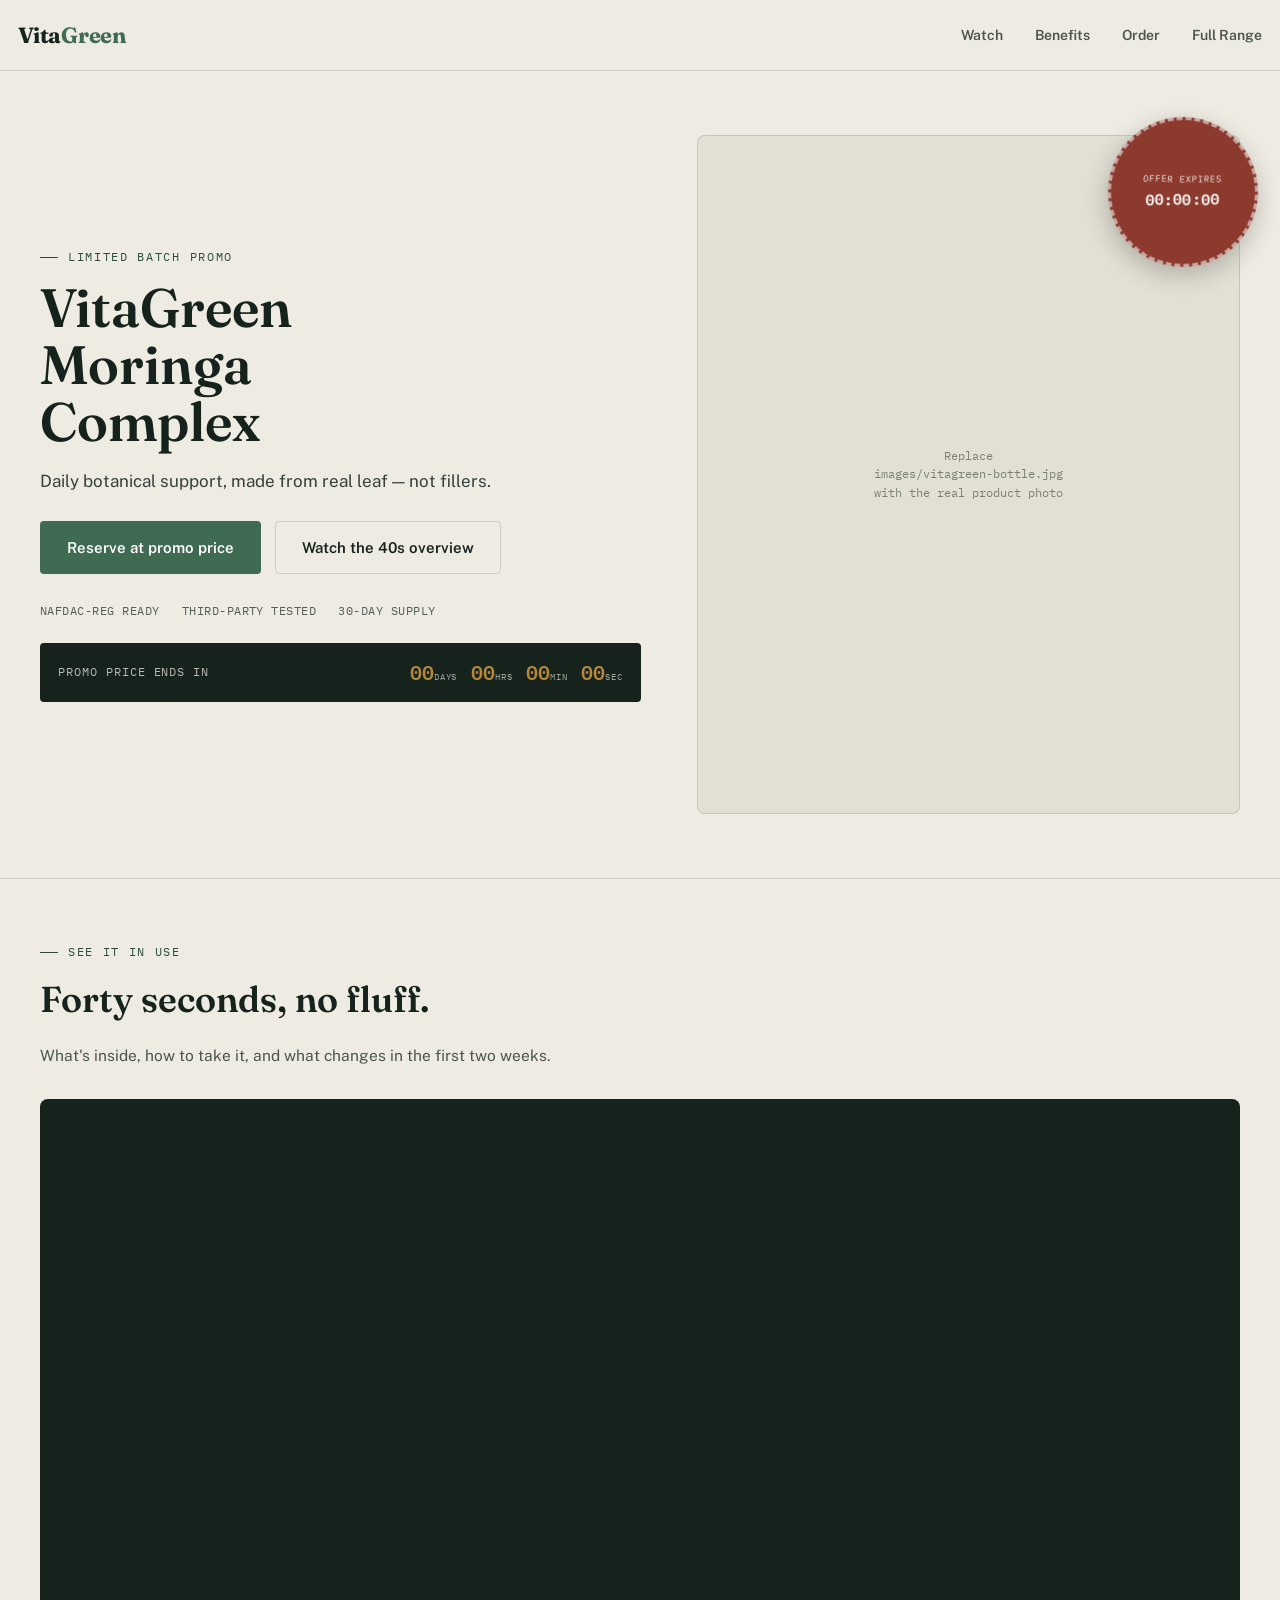
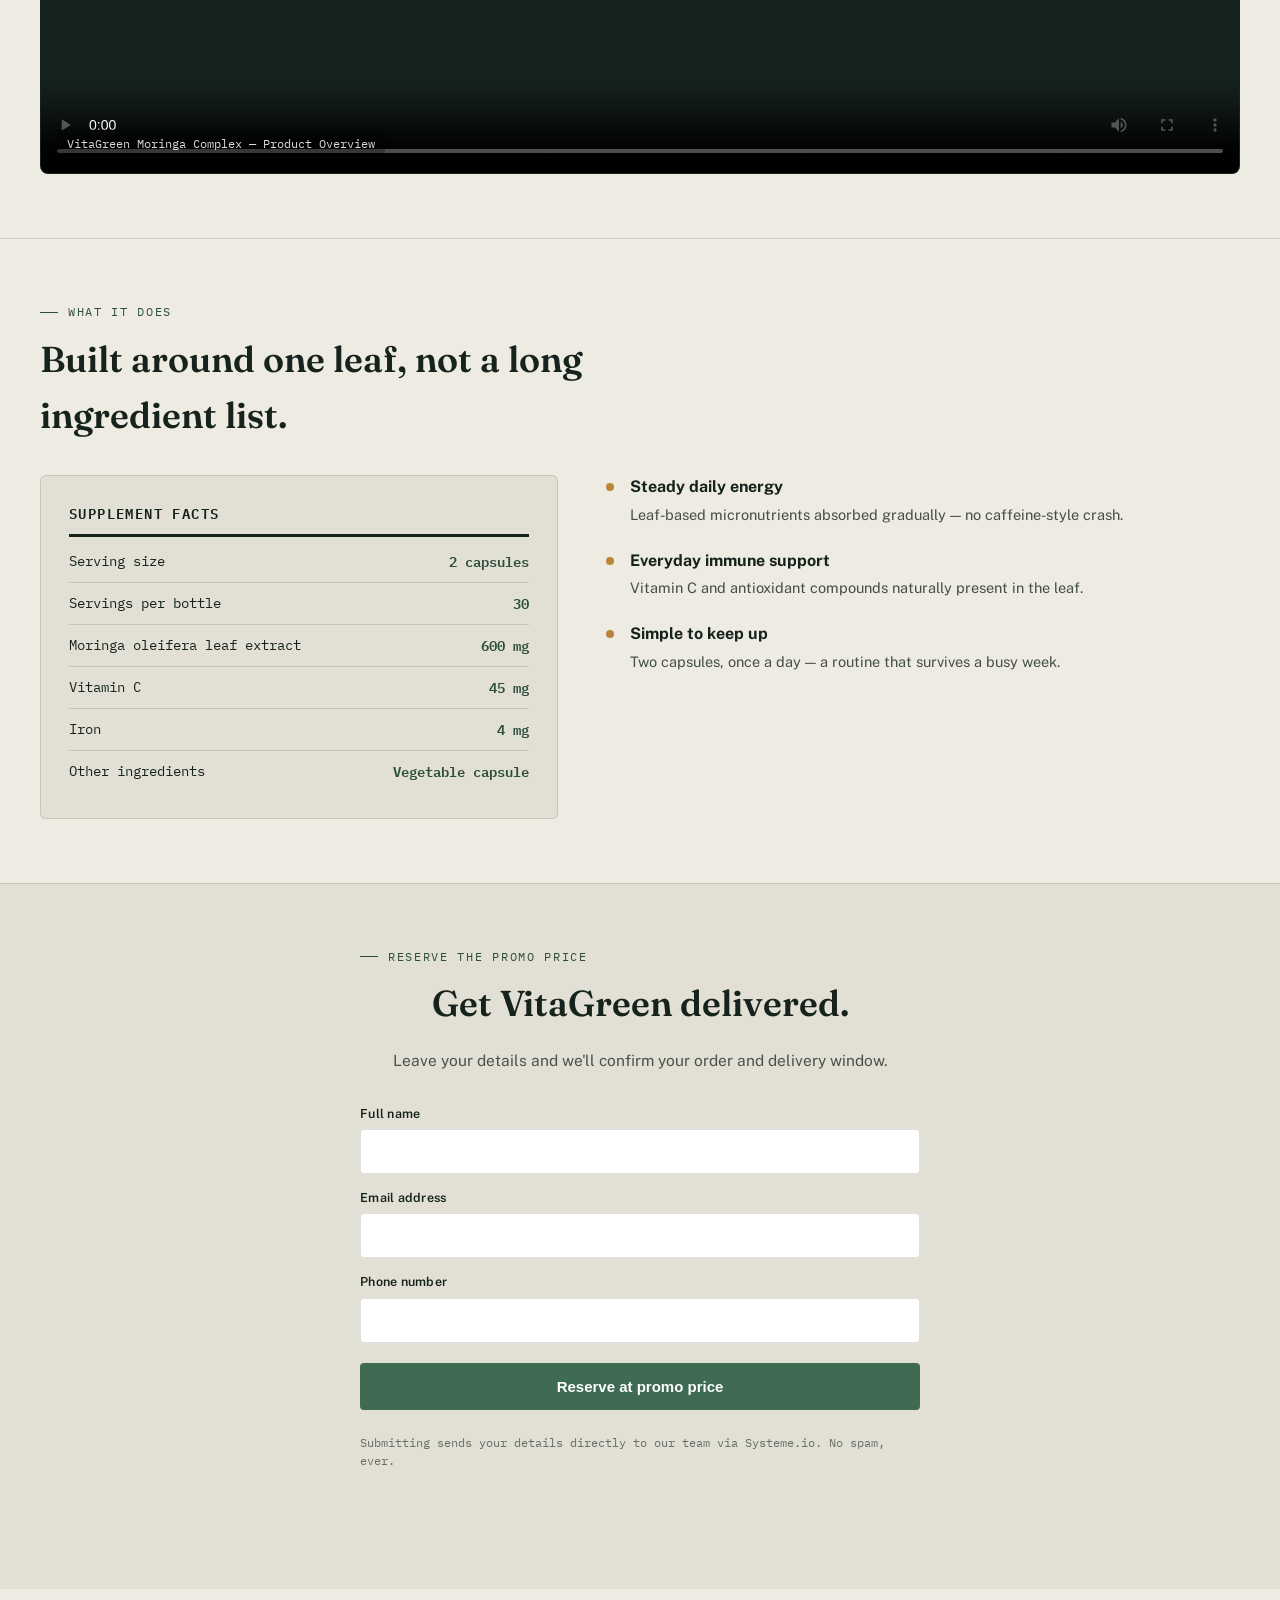
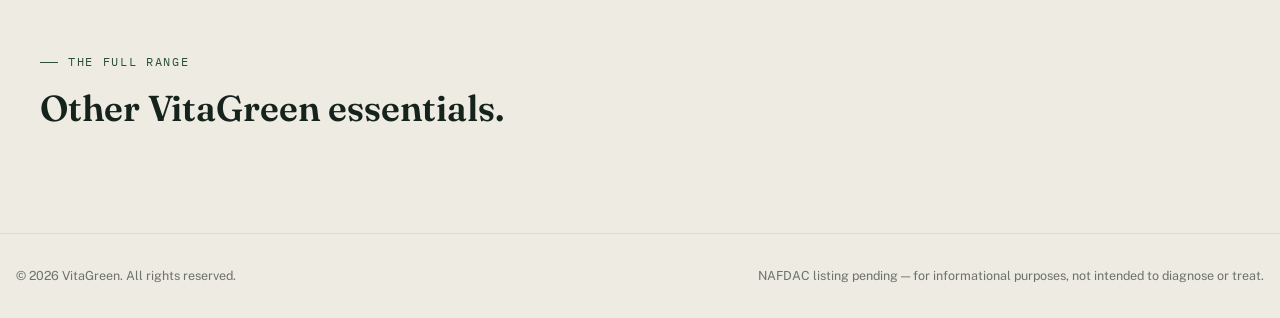
==== index.html @ edf429ac "setup project" ====
<!doctype html>
<html lang="en">
  <head>
    <meta charset="UTF-8" />
    <meta name="viewport" content="width=device-width, initial-scale=1.0" />
    <title>VitaGreen Moringa Complex — Daily Botanical Support</title>
    <meta
      name="description"
      content="VitaGreen Moringa Complex — clinically-informed daily botanical supplement."
    />

    <!-- ============================================================
     FONTS
     Display: Fraunces (characterful serif — apothecary/label feel)
     Body: Public Sans (clean, trustworthy, highly readable)
     Utility/Data: IBM Plex Mono (used for countdown + facts panel,
       echoing the numeric look of a real supplement label)
     ============================================================ -->
    <link rel="preconnect" href="https://fonts.googleapis.com" />
    <link rel="preconnect" href="https://fonts.gstatic.com" crossorigin />
    <link
      href="https://fonts.googleapis.com/css2?family=Fraunces:opsz,wght@9..144,400;9..144,500;9..144,600;9..144,700&family=Public+Sans:wght@400;500;600;700&family=IBM+Plex+Mono:wght@400;500;600&display=swap"
      rel="stylesheet"
    />
    <link rel="stylesheet" href="styles.css" />
  </head>
  <body>
    <!-- ================================================================
     CONFIG — everything you need to change per product lives above
     the markup that uses it. Duplicate this file per product and
     edit only the values below plus the RANGE_PRODUCTS array.
     ================================================================ -->
    <script>
      window.PRODUCT_CONFIG = {
        name: "VitaGreen Moringa Complex",
        tagline: "Daily botanical support, made from real leaf — not fillers.",
        slug: "vitagreen-moringa-complex",
        price: "₦12,500",
        // Countdown target — set this to the promo end date/time (client's local time).
        promoEndsISO: "2026-07-13T23:59:00",
        // Media — replace with real hosted files (mp4 recommended for autoplay reliability).
        productVideo: "videos/vitagreen-demo.mp4",
        productImage: "images/vitagreen-bottle.jpg",
        // Systeme.io — replace once the client's Inline Form export gives you
        // the real action URL and field names.
        formActionURL: "https://systeme.io/YOUR-FORM-ACTION-URL-HERE",
      };

      // Cross-sell grid — the other 1-4 products, each linking to its own
      // landing page file (e.g. vitagreen-omega.html).
      window.RANGE_PRODUCTS = [
        {
          name: "VitaGreen Omega Marine",
          price: "₦14,000",
          image: "images/omega.jpg",
          href: "vitagreen-omega.html",
        },
        {
          name: "VitaGreen Iron & Folate",
          price: "₦9,800",
          image: "images/iron.jpg",
          href: "vitagreen-iron.html",
        },
        {
          name: "VitaGreen Probiotic 10B",
          price: "₦13,200",
          image: "images/probiotic.jpg",
          href: "vitagreen-probiotic.html",
        },
        {
          name: "VitaGreen Sleep & Calm",
          price: "₦11,000",
          image: "images/sleep.jpg",
          href: "vitagreen-sleep.html",
        },
      ];
    </script>

    <!-- ================================================================
     VIDEO MODAL — shown once per session on entry
     ================================================================ -->
    <div
      class="modal-overlay"
      id="videoModal"
      role="dialog"
      aria-modal="true"
      aria-label="Product introduction video"
    >
      <div class="modal-box">
        <div class="modal-video-wrap">
          <video
            id="modalVideo"
            autoplay
            muted
            loop
            playsinline
            poster="images/vitagreen-bottle.jpg"
          >
            <source src="videos/vitagreen-demo.mp4" type="video/mp4" />
          </video>
          <button
            type="button"
            class="modal-unmute"
            id="unmuteBtn"
            aria-pressed="false"
          >
            🔇 Tap for sound
          </button>
          <button
            type="button"
            class="modal-close"
            id="closeModal"
            aria-label="Close video"
          >
            ✕
          </button>
        </div>
        <div class="modal-footer">
          <p>
            See how VitaGreen Moringa Complex fits into a daily routine — 40
            seconds.
          </p>
          <a href="#" class="btn btn-primary" id="modalCta">Shop now</a>
        </div>
      </div>
    </div>

    <header class="site">
      <div class="wrap site-bar">
        <div class="brand">Vita<span>Green</span></div>
        <nav class="site">
          <a href="#video">Watch</a>
          <a href="#facts">Benefits</a>
          <a href="#get-it">Order</a>
          <a href="#range">Full Range</a>
        </nav>
      </div>
    </header>

    <!-- ================================================================
     HERO
     ================================================================ -->
    <section class="hero">
      <div class="hero-copy">
        <div class="eyebrow" id="eyebrowLabel">Limited Batch Promo</div>
        <h1 id="productName">VitaGreen Moringa Complex</h1>
        <p class="lede" id="productTagline">
          Daily botanical support, made from real leaf — not fillers.
        </p>
        <div class="hero-cta-row">
          <a href="#get-it" class="btn btn-primary">Reserve at promo price</a>
          <a href="#video" class="btn btn-ghost">Watch the 40s overview</a>
        </div>
        <div class="trust-row">
          <span>NAFDAC-REG READY</span>
          <span>THIRD-PARTY TESTED</span>
          <span>30-DAY SUPPLY</span>
        </div>

        <div class="countdown-bar">
          <span class="cb-label">Promo price ends in</span>
          <div class="cb-digits" id="countdownBar">
            <div>
              <span class="n" id="cb-d">00</span><span class="u">days</span>
            </div>
            <div>
              <span class="n" id="cb-h">00</span><span class="u">hrs</span>
            </div>
            <div>
              <span class="n" id="cb-m">00</span><span class="u">min</span>
            </div>
            <div>
              <span class="n" id="cb-s">00</span><span class="u">sec</span>
            </div>
          </div>
        </div>
      </div>

      <div class="hero-visual">
        <div class="product-frame">
          <img
            src="images/vitagreen-bottle.jpg"
            alt="VitaGreen Moringa Complex bottle"
            id="heroProductImage"
            onerror="
              this.style.display = 'none';
              this.nextElementSibling.style.display = 'block';
            "
          />
          <p class="placeholder-note" style="display: none">
            Replace<br />images/vitagreen-bottle.jpg<br />with the real product
            photo
          </p>
        </div>
        <div class="expiry-stamp">
          <div class="expiry-inner">
            <span class="label">Offer expires</span>
            <span class="clock" id="stampClock">00:00:00</span>
          </div>
        </div>
      </div>
    </section>

    <!-- ================================================================
     VIDEO (in-page, reachable via nav + hero link)
     ================================================================ -->
    <section class="video-section" id="video">
      <div class="section-head">
        <div class="eyebrow">See it in use</div>
        <h2>Forty seconds, no fluff.</h2>
        <p>
          What's inside, how to take it, and what changes in the first two
          weeks.
        </p>
      </div>
      <div class="video-frame">
        <!-- biome-ignore lint/a11y/useMediaCaption: No media caption needed -->
        <video controls playsinline poster="images/vitagreen-bottle.jpg">
          <source src="videos/vitagreen-demo.mp4" type="video/mp4" />
        </video>
        <span class="vf-caption"
          >VitaGreen Moringa Complex — Product Overview</span
        >
      </div>
    </section>

    <!-- ================================================================
     BENEFITS / SUPPLEMENT-FACTS PANEL
     ================================================================ -->
    <section class="facts-section" id="facts">
      <div class="section-head">
        <div class="eyebrow">What it does</div>
        <h2>Built around one leaf, not a long ingredient list.</h2>
      </div>
      <div class="facts-grid">
        <div class="facts-panel">
          <h3>Supplement Facts</h3>
          <div class="facts-row">
            <span>Serving size</span><span>2 capsules</span>
          </div>
          <div class="facts-row">
            <span>Servings per bottle</span><span>30</span>
          </div>
          <div class="facts-row">
            <span>Moringa oleifera leaf extract</span><span>600 mg</span>
          </div>
          <div class="facts-row"><span>Vitamin C</span><span>45 mg</span></div>
          <div class="facts-row"><span>Iron</span><span>4 mg</span></div>
          <div class="facts-row" style="border-bottom: none">
            <span>Other ingredients</span><span>Vegetable capsule</span>
          </div>
        </div>
        <div class="benefit-list">
          <div class="item">
            <span class="bullet"></span>
            <div>
              <h4>Steady daily energy</h4>
              <p>
                Leaf-based micronutrients absorbed gradually — no caffeine-style
                crash.
              </p>
            </div>
          </div>
          <div class="item">
            <span class="bullet"></span>
            <div>
              <h4>Everyday immune support</h4>
              <p>
                Vitamin C and antioxidant compounds naturally present in the
                leaf.
              </p>
            </div>
          </div>
          <div class="item">
            <span class="bullet"></span>
            <div>
              <h4>Simple to keep up</h4>
              <p>
                Two capsules, once a day — a routine that survives a busy week.
              </p>
            </div>
          </div>
        </div>
      </div>
    </section>

    <!-- ================================================================
     LEAD FORM
     Submits directly to the client's Systeme.io leads list via the
     form's action URL — see PRODUCT_CONFIG.formActionURL above.
     Field `name` attributes must match what Systeme.io's Inline Form
     export expects (confirm exact names once the client shares hers;
     email/first_name are the common defaults).
     ================================================================ -->
    <section class="form-section" id="get-it">
      <div class="wrap form-shell">
        <div class="section-head">
          <div class="eyebrow">Reserve the promo price</div>
          <h2>Get VitaGreen delivered.</h2>
          <p>
            Leave your details and we'll confirm your order and delivery window.
          </p>
        </div>
        <form
          class="lead-form"
          id="leadForm"
          method="POST"
          action="https://systeme.io/YOUR-FORM-ACTION-URL-HERE"
          target="_blank"
        >
          <div class="field">
            <label for="first_name">Full name</label>
            <input
              type="text"
              id="first_name"
              name="first_name"
              required
              autocomplete="name"
            />
          </div>
          <div class="field">
            <label for="email">Email address</label>
            <input
              type="email"
              id="email"
              name="email"
              required
              autocomplete="email"
            />
          </div>
          <div class="field">
            <label for="phone">Phone number</label>
            <input
              type="tel"
              id="phone"
              name="phone"
              required
              autocomplete="tel"
            />
          </div>
          <input
            type="hidden"
            name="product"
            value="VitaGreen Moringa Complex"
          />
          <button
            type="submit"
            class="btn btn-primary"
            style="justify-content: center; margin-top: 6px"
          >
            Reserve at promo price
          </button>
          <p class="form-note">
            Submitting sends your details directly to our team via Systeme.io.
            No spam, ever.
          </p>
          <div id="form-status" role="status"></div>
        </form>
      </div>
    </section>

    <!-- ================================================================
     CROSS-SELL GRID — renders from RANGE_PRODUCTS above
     ================================================================ -->
    <section class="range-section" id="range">
      <div class="section-head">
        <div class="eyebrow">The full range</div>
        <h2>Other VitaGreen essentials.</h2>
      </div>
      <div class="range-grid" id="rangeGrid"></div>
    </section>

    <footer class="site">
      <span>© <span id="year"></span> VitaGreen. All rights reserved.</span>
      <span
        >NAFDAC listing pending — for informational purposes, not intended to
        diagnose or treat.</span
      >
    </footer>

    <script>
      (() => {
        const cfg = window.PRODUCT_CONFIG;
        document.getElementById("year").textContent = new Date().getFullYear();

        /* ---------------- Countdown (bar + expiry stamp) ---------------- */
        const target = new Date(cfg.promoEndsISO).getTime();
        function pad(n) {
          return String(n).padStart(2, "0");
        }
        function tick() {
          const diff = Math.max(0, target - Date.now());
          const d = Math.floor(diff / 86400000);
          const h = Math.floor((diff % 86400000) / 3600000);
          const m = Math.floor((diff % 3600000) / 60000);
          const s = Math.floor((diff % 60000) / 1000);

          document.getElementById("cb-d").textContent = pad(d);
          document.getElementById("cb-h").textContent = pad(h);
          document.getElementById("cb-m").textContent = pad(m);
          document.getElementById("cb-s").textContent = pad(s);
          document.getElementById("stampClock").textContent =
            `${pad(h)}:${pad(m)}:${pad(s)}`;

          if (diff <= 0) {
            clearInterval(timer);
          }
        }
        tick();
        const timer = setInterval(tick, 1000);

        /* ---------------- Cross-sell grid render ---------------- */
        const grid = document.getElementById("rangeGrid");
        window.RANGE_PRODUCTS.forEach((p) => {
          const a = document.createElement("a");
          a.className = "range-card";
          a.href = p.href;
          a.innerHTML = `
      <div class="thumb">
        <img src="${p.image}" alt="${p.name}"
             onerror="this.style.display='none'; this.parentElement.textContent='${p.name} photo';">
      </div>
      <div class="rc-body">
        <div class="name">${p.name}</div>
        <div class="price">${p.price}</div>
      </div>`;
          grid.appendChild(a);
        });

        /* ---------------- Entry video modal ---------------- */
        const modal = document.getElementById("videoModal");
        const modalVideo = document.getElementById("modalVideo");
        const closeBtn = document.getElementById("closeModal");
        const unmuteBtn = document.getElementById("unmuteBtn");
        const SESSION_KEY = "vg_modal_shown_" + cfg.slug;

        function openModal() {
          modal.classList.add("open");
          modalVideo.play().catch(() => {
            /* autoplay may still be blocked; muted loop should work in most browsers */
          });
        }
        function closeModal() {
          modal.classList.remove("open");
          modalVideo.pause();
        }

        if (!sessionStorage.getItem(SESSION_KEY)) {
          // Small delay so the page paints first — feels intentional, not jarring.
          setTimeout(openModal, 600);
          sessionStorage.setItem(SESSION_KEY, "1");
        }

        closeBtn.addEventListener("click", closeModal);
        modal.addEventListener("click", (e) => {
          if (e.target === modal) closeModal();
        });
        document.addEventListener("keydown", (e) => {
          if (e.key === "Escape") closeModal();
        });

        unmuteBtn.addEventListener("click", () => {
          modalVideo.muted = !modalVideo.muted;
          unmuteBtn.setAttribute("aria-pressed", String(!modalVideo.muted));
          unmuteBtn.textContent = modalVideo.muted
            ? "🔇 Tap for sound"
            : "🔊 Sound on";
        });

        document.getElementById("modalCta").addEventListener("click", (e) => {
          e.preventDefault();
          closeModal();
          document
            .getElementById("get-it")
            .scrollIntoView({ behavior: "smooth" });
        });

        /* ---------------- Lead form submit feedback ----------------
     The form posts directly to Systeme.io (target="_blank") so the
     client's own confirmation page handles the redirect. This just
     gives the visitor immediate on-page feedback too. */
        document.getElementById("leadForm").addEventListener("submit", () => {
          document.getElementById("form-status").textContent =
            "Sending your details…";
        });
      })();
    </script>
  </body>
</html>
---- styles.css ----
/* ============================================================
 DESIGN TOKENS
 ============================================================ */
:root {
	--ink: #16231d; /* deep pine-charcoal — primary text/dark sections */
	--paper: #edebe2; /* cool stone paper — page background */
	--paper-2: #e2e0d4; /* slightly deeper paper for panels */
	--botanical: #3f6b52; /* trust green — primary brand accent */
	--botanical-d: #2c4e3b; /* darker green for hover states */
	--gold: #b8863a; /* aged gold — premium/tin accent */
	--brick: #8c3a2e; /* urgency red — countdown / expiry-stamp motif */
	--line: rgba(22, 35, 29, 0.14);
	--paper-rgb: 237, 235, 226;

	--font-display: "Fraunces", Georgia, serif;
	--font-body: "Public Sans", -apple-system, BlinkMacSystemFont, sans-serif;
	--font-mono: "IBM Plex Mono", ui-monospace, monospace;

	--radius: 4px;
	--container: 1180px;
}

* {
	box-sizing: border-box;
}
html {
	scroll-behavior: smooth;
}
body {
	margin: 0;
	background: var(--paper);
	color: var(--ink);
	font-family: var(--font-body);
	line-height: 1.55;
	-webkit-font-smoothing: antialiased;
}
img {
	max-width: 100%;
	display: block;
}
a {
	color: inherit;
}
:focus-visible {
	outline: 2px solid var(--botanical);
	outline-offset: 3px;
}

.eyebrow {
	font-family: var(--font-mono);
	font-size: 12px;
	letter-spacing: 0.14em;
	text-transform: uppercase;
	color: var(--botanical-d);
	display: flex;
	align-items: center;
	gap: 10px;
}
.eyebrow::before {
	content: "";
	width: 18px;
	height: 1px;
	background: var(--botanical-d);
}

h1,
h2,
h3 {
	font-family: var(--font-display);
	margin: 0;
	font-weight: 600;
}

/* ============================================================
 HEADER
 ============================================================ */
header.site {
	position: sticky;
	top: 0;
	z-index: 40;
	background: rgba(var(--paper-rgb), 0.92);
	backdrop-filter: blur(8px);
	border-bottom: 1px solid var(--line);
}
.site-bar {
	display: flex;
	align-items: center;
	justify-content: space-between;
	padding: 18px;
}
.brand {
	font-family: var(--font-display);
	font-size: 22px;
	font-weight: 700;
	letter-spacing: -0.01em;
}
.brand span {
	color: var(--botanical);
}
nav.site a {
	text-decoration: none;
	font-size: 14px;
	font-weight: 600;
	margin-left: 28px;
	color: var(--ink);
	opacity: 0.75;
}
nav.site a:hover {
	opacity: 1;
}
@media (max-width: 640px) {
	nav.site {
		display: none;
	}
}

/* ============================================================
 HERO
 ============================================================ */
.hero {
	padding: 64px 40px;
	display: grid;
	grid-template-columns: 1.05fr 0.95fr;
	gap: 56px;
	align-items: center;
}
@media (max-width: 900px) {
	.hero {
		grid-template-columns: 1fr;
		padding: 40px 18px;
	}
}

.hero-copy {
	animation: riseIn 0.7s ease both;
}
.hero-copy h1 {
	font-size: clamp(34px, 4.4vw, 54px);
	line-height: 1.05;
	margin: 14px 0 18px;
	max-width: 12ch;
}
.hero-copy p.lede {
	font-size: 17px;
	max-width: 46ch;
	opacity: 0.85;
	margin: 0 0 26px;
}
.hero-cta-row {
	display: flex;
	gap: 14px;
	flex-wrap: wrap;
	align-items: center;
}

.btn {
	display: inline-flex;
	align-items: center;
	gap: 8px;
	padding: 14px 26px;
	border-radius: var(--radius);
	font-weight: 600;
	font-size: 15px;
	text-decoration: none;
	cursor: pointer;
	border: 1px solid transparent;
	transition:
		transform 0.15s ease,
		background 0.15s ease;
}
.btn:hover {
	transform: translateY(-1px);
}
.btn-primary {
	background: var(--botanical);
	color: #fff;
}
.btn-primary:hover {
	background: var(--botanical-d);
}
.btn-ghost {
	background: transparent;
	border-color: var(--line);
	color: var(--ink);
}
.btn-ghost:hover {
	border-color: var(--ink);
}

.trust-row {
	display: flex;
	gap: 22px;
	margin-top: 28px;
	font-size: 12px;
	font-family: var(--font-mono);
	letter-spacing: 0.04em;
	opacity: 0.7;
	flex-wrap: wrap;
}

/* --- Product frame + expiry-stamp countdown (signature element) --- */
.hero-visual {
	position: relative;
	animation: riseIn 0.8s 0.1s ease both;
}
.product-frame {
	position: relative;
	background: var(--paper-2);
	border: 1px solid var(--line);
	border-radius: 8px;
	aspect-ratio: 4 / 5;
	display: flex;
	align-items: center;
	justify-content: center;
	overflow: hidden;
}
.product-frame img {
	width: 100%;
	height: 100%;
	object-fit: cover;
}
.product-frame .placeholder-note {
	font-family: var(--font-mono);
	font-size: 12px;
	opacity: 0.5;
	text-align: center;
	padding: 20px;
}

/* Expiry-stamp countdown badge, overlapping the product frame corner —
 ties the "promo countdown" requirement to the product's own
 supplement-label / expiry-date visual language. */
.expiry-stamp {
	position: absolute;
	top: -18px;
	right: -18px;
	background: var(--brick);
	color: #fff;
	border-radius: 50%;
	width: 150px;
	height: 150px;
	display: flex;
	align-items: center;
	justify-content: center;
	transform: rotate(9deg);
	box-shadow: 0 8px 24px rgba(0, 0, 0, 0.22);
	border: 3px dashed rgba(255, 255, 255, 0.55);
}
@media (max-width: 900px) {
	.expiry-stamp {
		width: 120px;
		height: 120px;
		top: -14px;
		right: -14px;
	}
}
.expiry-inner {
	text-align: center;
	transform: rotate(-9deg);
}
.expiry-inner .label {
	font-family: var(--font-mono);
	font-size: 9px;
	letter-spacing: 0.12em;
	text-transform: uppercase;
	opacity: 0.9;
	display: block;
	margin-bottom: 2px;
}
.expiry-inner .clock {
	font-family: var(--font-mono);
	font-weight: 600;
	font-size: 15px;
	letter-spacing: 0.02em;
}
@media (max-width: 900px) {
	.expiry-inner .clock {
		font-size: 12px;
	}
}

/* Secondary, fully-legible countdown bar (accessibility + prominence
 requirement — the round stamp is the visual signature, this bar
 is the unambiguous, easy-to-read version) */
.countdown-bar {
	margin-top: 22px;
	background: var(--ink);
	color: var(--paper);
	border-radius: var(--radius);
	padding: 14px 18px;
	display: flex;
	align-items: center;
	justify-content: space-between;
	gap: 12px;
	flex-wrap: wrap;
}
.countdown-bar .cb-label {
	font-family: var(--font-mono);
	font-size: 12px;
	letter-spacing: 0.08em;
	text-transform: uppercase;
	opacity: 0.75;
}
.cb-digits {
	display: flex;
	gap: 14px;
}
.cb-digits div {
	text-align: center;
}
.cb-digits .n {
	font-family: var(--font-mono);
	font-size: 20px;
	font-weight: 600;
	color: var(--gold);
}
.cb-digits .u {
	font-family: var(--font-mono);
	font-size: 9px;
	opacity: 0.65;
	text-transform: uppercase;
	letter-spacing: 0.08em;
}

@keyframes riseIn {
	from {
		opacity: 0;
		transform: translateY(14px);
	}
	to {
		opacity: 1;
		transform: translateY(0);
	}
}
@media (prefers-reduced-motion: reduce) {
	.hero-copy,
	.hero-visual {
		animation: none;
	}
}

/* ============================================================
 VIDEO SECTION (in-page, easy to reach)
 ============================================================ */
.video-section {
	padding: 64px 40px;
	border-top: 1px solid var(--line);
}
@media (max-width: 900px) {
	.video-section {
		padding: 40px 18px;
	}
}
.section-head {
	max-width: 60ch;
	margin-bottom: 32px;
}
.section-head h2 {
	font-size: clamp(26px, 3vw, 36px);
	margin: 10px 0 12px;
}
.section-head p {
	opacity: 0.75;
	font-size: 15.5px;
}

.video-frame {
	position: relative;
	border-radius: 8px;
	overflow: hidden;
	border: 1px solid var(--line);
	aspect-ratio: 16 / 9;
	background: var(--ink);
}
.video-frame video {
	width: 100%;
	height: 100%;
	object-fit: cover;
}
.video-frame .vf-caption {
	position: absolute;
	left: 16px;
	bottom: 14px;
	font-family: var(--font-mono);
	font-size: 12px;
	color: #fff;
	opacity: 0.85;
	background: rgba(0, 0, 0, 0.35);
	padding: 6px 10px;
	border-radius: 3px;
}

/* ============================================================
 SUPPLEMENT-FACTS STYLE PANEL (benefits/ingredients)
 ============================================================ */
.facts-section {
	padding: 64px 40px;
	border-top: 1px solid var(--line);
}
@media (max-width: 900px) {
	.facts-section {
		padding: 40px 18px;
	}
}
.facts-grid {
	display: grid;
	grid-template-columns: 0.9fr 1.1fr;
	gap: 48px;
	align-items: start;
}
@media (max-width: 900px) {
	.facts-grid {
		grid-template-columns: 1fr;
	}
}

.facts-panel {
	background: var(--paper-2);
	border: 1px solid var(--line);
	border-radius: 6px;
	padding: 26px 28px;
}
.facts-panel h3 {
	font-family: var(--font-mono);
	font-size: 14px;
	text-transform: uppercase;
	letter-spacing: 0.1em;
	border-bottom: 3px solid var(--ink);
	padding-bottom: 10px;
	margin-bottom: 4px;
}
.facts-row {
	display: flex;
	justify-content: space-between;
	gap: 12px;
	padding: 10px 0;
	border-bottom: 1px solid var(--line);
	font-family: var(--font-mono);
	font-size: 13.5px;
}
.facts-row span:last-child {
	color: var(--botanical-d);
	font-weight: 600;
}

.benefit-list {
	display: flex;
	flex-direction: column;
	gap: 22px;
}
.benefit-list .item {
	display: flex;
	gap: 16px;
}
.benefit-list .bullet {
	width: 8px;
	height: 8px;
	border-radius: 50%;
	background: var(--gold);
	margin-top: 8px;
	flex-shrink: 0;
}
.benefit-list h4 {
	margin: 0 0 4px;
	font-family: var(--font-body);
	font-size: 16px;
	font-weight: 700;
}
.benefit-list p {
	margin: 0;
	opacity: 0.78;
	font-size: 14.5px;
}

/* ============================================================
 LEAD FORM
 ============================================================ */
.form-section {
	padding: 64px 40px;
	border-top: 1px solid var(--line);
	background: var(--paper-2);
}
@media (max-width: 900px) {
	.form-section {
		padding: 40px 18px;
	}
}
.form-shell {
	max-width: 560px;
	margin: 0 auto;
	text-align: center;
}
.form-shell .section-head {
	margin-left: auto;
	margin-right: auto;
}
form.lead-form {
	display: grid;
	gap: 14px;
	text-align: left;
	margin-top: 8px;
}
.field {
	display: flex;
	flex-direction: column;
	gap: 6px;
}
.field label {
	font-size: 12.5px;
	font-weight: 600;
	letter-spacing: 0.02em;
}
.field input {
	padding: 13px 14px;
	border: 1px solid var(--line);
	border-radius: var(--radius);
	font-family: var(--font-body);
	font-size: 15px;
	background: #fff;
}
.field input:focus {
	border-color: var(--botanical);
}
.form-note {
	font-size: 12px;
	opacity: 0.6;
	margin-top: 10px;
	font-family: var(--font-mono);
}
#form-status {
	font-size: 13px;
	margin-top: 10px;
	min-height: 18px;
}

/* ============================================================
 CROSS-SELL GRID
 ============================================================ */
.range-section {
	padding: 64px 40px;
}
@media (max-width: 900px) {
	.range-section {
		padding: 40px 18px;
	}
}
.range-grid {
	display: grid;
	grid-template-columns: repeat(4, 1fr);
	gap: 20px;
}
@media (max-width: 900px) {
	.range-grid {
		grid-template-columns: repeat(2, 1fr);
	}
}
@media (max-width: 520px) {
	.range-grid {
		grid-template-columns: 1fr;
	}
}

.range-card {
	display: block;
	text-decoration: none;
	color: var(--ink);
	border: 1px solid var(--line);
	border-radius: 6px;
	overflow: hidden;
	background: #fff;
	transition:
		transform 0.15s ease,
		box-shadow 0.15s ease;
}
.range-card:hover {
	transform: translateY(-3px);
	box-shadow: 0 12px 28px rgba(22, 35, 29, 0.1);
}
.range-card .thumb {
	aspect-ratio: 1 / 1;
	background: var(--paper-2);
	display: flex;
	align-items: center;
	justify-content: center;
	font-family: var(--font-mono);
	font-size: 11px;
	opacity: 0.5;
	text-align: center;
	padding: 12px;
}
.range-card .thumb img {
	width: 100%;
	height: 100%;
	object-fit: cover;
}
.range-card .rc-body {
	padding: 14px 16px 18px;
}
.range-card .rc-body .name {
	font-weight: 700;
	font-size: 14.5px;
	margin-bottom: 4px;
}
.range-card .rc-body .price {
	font-family: var(--font-mono);
	font-size: 13px;
	color: var(--botanical-d);
}

/* ============================================================
 FOOTER
 ============================================================ */
footer.site {
	border-top: 1px solid var(--line);
	padding: 32px 16px;
	font-size: 12.5px;
	opacity: 0.6;
	display: flex;
	justify-content: space-between;
	flex-wrap: wrap;
	gap: 10px;
}

/* ============================================================
 VIDEO MODAL (autoplay on entry — engagement hook)
 ============================================================ */
.modal-overlay {
	position: fixed;
	inset: 0;
	z-index: 100;
	background: rgba(15, 20, 17, 0.72);
	display: flex;
	align-items: center;
	justify-content: center;
	padding: 20px;
	opacity: 0;
	pointer-events: none;
	transition: opacity 0.25s ease;
}
.modal-overlay.open {
	opacity: 1;
	pointer-events: auto;
}
.modal-box {
	background: var(--ink);
	border-radius: 8px;
	max-width: 640px;
	width: 100%;
	overflow: hidden;
	transform: scale(0.96);
	transition: transform 0.25s ease;
	position: relative;
}
.modal-overlay.open .modal-box {
	transform: scale(1);
}
.modal-box .modal-video-wrap {
	aspect-ratio: 16 / 9;
	background: #000;
	position: relative;
}
.modal-box video {
	width: 100%;
	height: 100%;
	object-fit: cover;
}
.modal-close {
	position: absolute;
	top: 10px;
	right: 10px;
	width: 34px;
	height: 34px;
	border-radius: 50%;
	background: rgba(255, 255, 255, 0.15);
	color: #fff;
	border: none;
	cursor: pointer;
	font-size: 18px;
	line-height: 1;
	display: flex;
	align-items: center;
	justify-content: center;
}
.modal-close:hover {
	background: rgba(255, 255, 255, 0.28);
}
.modal-unmute {
	position: absolute;
	bottom: 14px;
	left: 14px;
	padding: 8px 14px;
	border-radius: 20px;
	background: rgba(255, 255, 255, 0.16);
	color: #fff;
	border: 1px solid rgba(255, 255, 255, 0.4);
	font-family: var(--font-mono);
	font-size: 12px;
	cursor: pointer;
}
.modal-footer {
	padding: 16px 20px;
	display: flex;
	align-items: center;
	justify-content: space-between;
	gap: 12px;
	flex-wrap: wrap;
}
.modal-footer p {
	color: #fff;
	opacity: 0.75;
	font-size: 13px;
	margin: 0;
	max-width: 32ch;
}
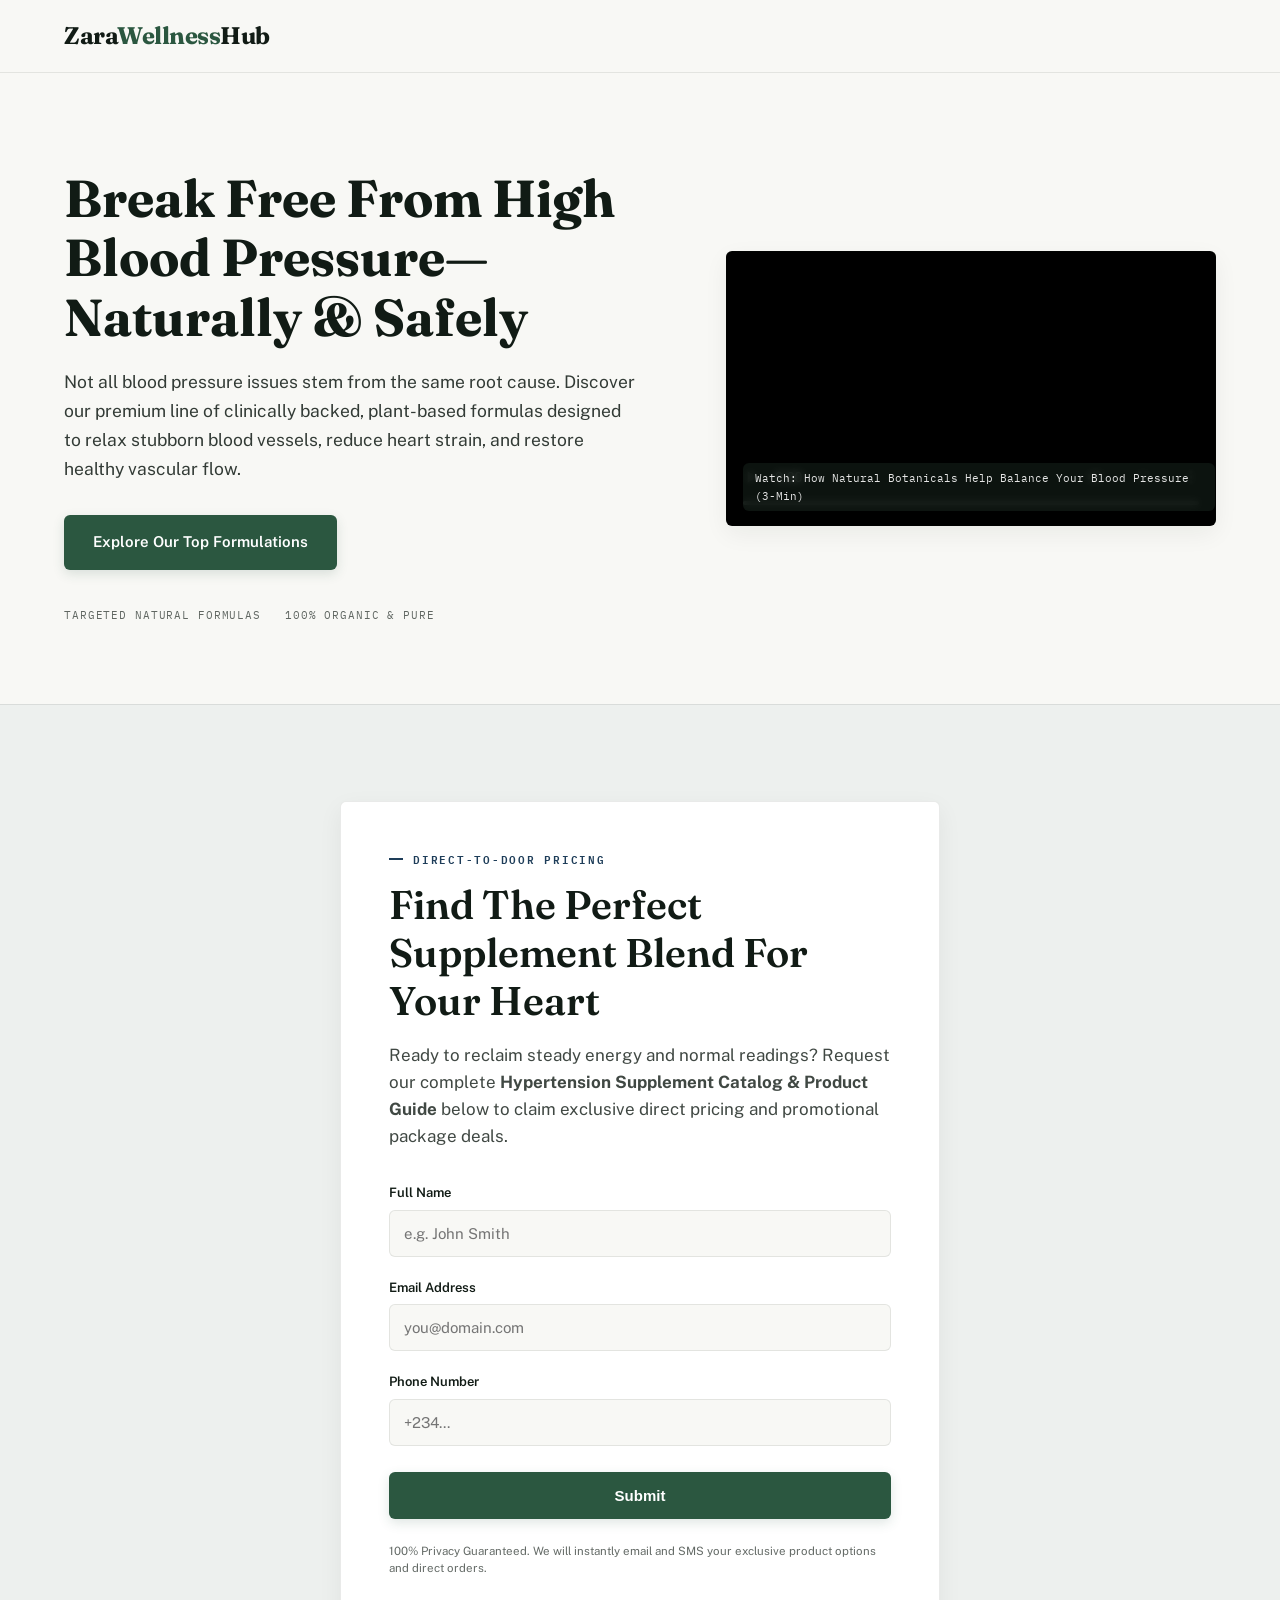
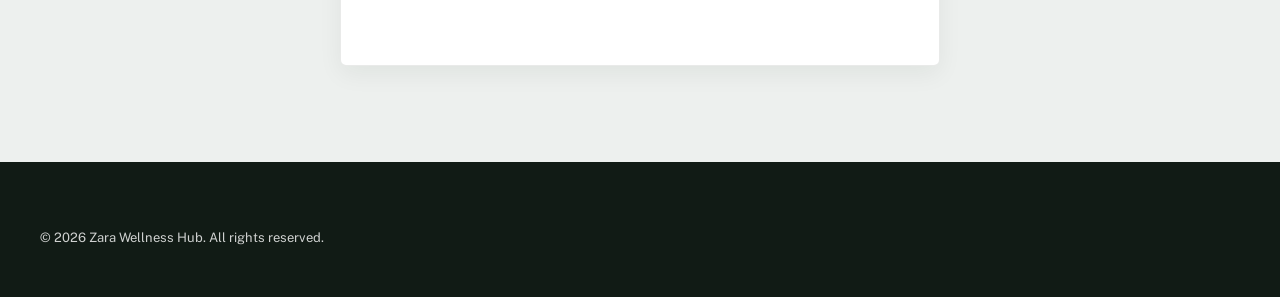
==== commit 2d8dac4f: "." ====
--- a/index.html
+++ b/index.html
@@ -3,356 +3,153 @@
   <head>
     <meta charset="UTF-8" />
     <meta name="viewport" content="width=device-width, initial-scale=1.0" />
-    <title>VitaGreen Moringa Complex — Daily Botanical Support</title>
+    <title>
+      Natural Blood Pressure Solutions & Formulations | Zara Wellness Hub
+    </title>
     <meta
       name="description"
-      content="VitaGreen Moringa Complex — clinically-informed daily botanical supplement."
+      content="Discover natural, doctor-approved blood pressure formulas tailored to your body. Explore premium botanical supplements at Zara Wellness Hub."
     />
 
     <!-- ============================================================
      FONTS
-     Display: Fraunces (characterful serif — apothecary/label feel)
+     Display: Fraunces (characterful serif — editorial/authoritative clinical feel)
      Body: Public Sans (clean, trustworthy, highly readable)
-     Utility/Data: IBM Plex Mono (used for countdown + facts panel,
-       echoing the numeric look of a real supplement label)
+     Utility/Data: IBM Plex Mono (used for clean structural metrics)
      ============================================================ -->
     <link rel="preconnect" href="https://fonts.googleapis.com" />
     <link rel="preconnect" href="https://fonts.gstatic.com" crossorigin />
     <link
-      href="https://fonts.googleapis.com/css2?family=Fraunces:opsz,wght@9..144,400;9..144,500;9..144,600;9..144,700&family=Public+Sans:wght@400;500;600;700&family=IBM+Plex+Mono:wght@400;500;600&display=swap"
+      href="https://fonts.googleapis.com/css2?family=Fraunces:opsz,wght@400;500;600;700&family=Public+Sans:wght@400;500;600;700&family=IBM+Plex+Mono:wght@400;500;600&display=swap"
       rel="stylesheet"
     />
     <link rel="stylesheet" href="styles.css" />
   </head>
   <body>
-    <!-- ================================================================
-     CONFIG — everything you need to change per product lives above
-     the markup that uses it. Duplicate this file per product and
-     edit only the values below plus the RANGE_PRODUCTS array.
-     ================================================================ -->
     <script>
       window.PRODUCT_CONFIG = {
-        name: "VitaGreen Moringa Complex",
-        tagline: "Daily botanical support, made from real leaf — not fillers.",
-        slug: "vitagreen-moringa-complex",
-        price: "₦12,500",
-        // Countdown target — set this to the promo end date/time (client's local time).
-        promoEndsISO: "2026-07-13T23:59:00",
-        // Media — replace with real hosted files (mp4 recommended for autoplay reliability).
-        productVideo: "videos/vitagreen-demo.mp4",
-        productImage: "images/vitagreen-bottle.jpg",
-        // Systeme.io — replace once the client's Inline Form export gives you
-        // the real action URL and field names.
+        name: "Natural Cardiovascular Support Solutions",
+        slug: "natural-blood-pressure-supplements",
+        educationalVideo: "videos/hypertension-education.mp4",
         formActionURL: "https://systeme.io/YOUR-FORM-ACTION-URL-HERE",
       };
-
-      // Cross-sell grid — the other 1-4 products, each linking to its own
-      // landing page file (e.g. vitagreen-omega.html).
-      window.RANGE_PRODUCTS = [
-        {
-          name: "VitaGreen Omega Marine",
-          price: "₦14,000",
-          image: "images/omega.jpg",
-          href: "vitagreen-omega.html",
-        },
-        {
-          name: "VitaGreen Iron & Folate",
-          price: "₦9,800",
-          image: "images/iron.jpg",
-          href: "vitagreen-iron.html",
-        },
-        {
-          name: "VitaGreen Probiotic 10B",
-          price: "₦13,200",
-          image: "images/probiotic.jpg",
-          href: "vitagreen-probiotic.html",
-        },
-        {
-          name: "VitaGreen Sleep & Calm",
-          price: "₦11,000",
-          image: "images/sleep.jpg",
-          href: "vitagreen-sleep.html",
-        },
-      ];
     </script>
-
-    <!-- ================================================================
-     VIDEO MODAL — shown once per session on entry
-     ================================================================ -->
-    <div
-      class="modal-overlay"
-      id="videoModal"
-      role="dialog"
-      aria-modal="true"
-      aria-label="Product introduction video"
-    >
-      <div class="modal-box">
-        <div class="modal-video-wrap">
-          <video
-            id="modalVideo"
-            autoplay
-            muted
-            loop
-            playsinline
-            poster="images/vitagreen-bottle.jpg"
-          >
-            <source src="videos/vitagreen-demo.mp4" type="video/mp4" />
-          </video>
-          <button
-            type="button"
-            class="modal-unmute"
-            id="unmuteBtn"
-            aria-pressed="false"
-          >
-            🔇 Tap for sound
-          </button>
-          <button
-            type="button"
-            class="modal-close"
-            id="closeModal"
-            aria-label="Close video"
-          >
-            ✕
-          </button>
-        </div>
-        <div class="modal-footer">
-          <p>
-            See how VitaGreen Moringa Complex fits into a daily routine — 40
-            seconds.
-          </p>
-          <a href="#" class="btn btn-primary" id="modalCta">Shop now</a>
-        </div>
-      </div>
-    </div>
 
     <header class="site">
       <div class="wrap site-bar">
-        <div class="brand">Vita<span>Green</span></div>
-        <nav class="site">
-          <a href="#video">Watch</a>
-          <a href="#facts">Benefits</a>
-          <a href="#get-it">Order</a>
-          <a href="#range">Full Range</a>
-        </nav>
+        <div class="brand">Zara<span>Wellness</span>Hub</div>
       </div>
     </header>
 
     <!-- ================================================================
-     HERO
+     1. HERO SECTION
      ================================================================ -->
-    <section class="hero">
+    <section class="hero" id="hero-section">
       <div class="hero-copy">
-        <div class="eyebrow" id="eyebrowLabel">Limited Batch Promo</div>
-        <h1 id="productName">VitaGreen Moringa Complex</h1>
-        <p class="lede" id="productTagline">
-          Daily botanical support, made from real leaf — not fillers.
+        <h1>Break Free From High Blood Pressure—Naturally & Safely</h1>
+        <p class="lede">
+          Not all blood pressure issues stem from the same root cause. Discover
+          our premium line of clinically backed, plant-based formulas designed
+          to relax stubborn blood vessels, reduce heart strain, and restore
+          healthy vascular flow.
         </p>
         <div class="hero-cta-row">
-          <a href="#get-it" class="btn btn-primary">Reserve at promo price</a>
-          <a href="#video" class="btn btn-ghost">Watch the 40s overview</a>
+          <a href="#guide" class="btn btn-primary"
+            >Explore Our Top Formulations</a
+          >
         </div>
         <div class="trust-row">
-          <span>NAFDAC-REG READY</span>
-          <span>THIRD-PARTY TESTED</span>
-          <span>30-DAY SUPPLY</span>
-        </div>
-
-        <div class="countdown-bar">
-          <span class="cb-label">Promo price ends in</span>
-          <div class="cb-digits" id="countdownBar">
-            <div>
-              <span class="n" id="cb-d">00</span><span class="u">days</span>
-            </div>
-            <div>
-              <span class="n" id="cb-h">00</span><span class="u">hrs</span>
-            </div>
-            <div>
-              <span class="n" id="cb-m">00</span><span class="u">min</span>
-            </div>
-            <div>
-              <span class="n" id="cb-s">00</span><span class="u">sec</span>
-            </div>
-          </div>
+          <span>TARGETED NATURAL FORMULAS</span>
+          <span>100% ORGANIC & PURE</span>
         </div>
       </div>
 
       <div class="hero-visual">
-        <div class="product-frame">
-          <img
-            src="images/vitagreen-bottle.jpg"
-            alt="VitaGreen Moringa Complex bottle"
-            id="heroProductImage"
-            onerror="
-              this.style.display = 'none';
-              this.nextElementSibling.style.display = 'block';
-            "
-          />
-          <p class="placeholder-note" style="display: none">
-            Replace<br />images/vitagreen-bottle.jpg<br />with the real product
-            photo
-          </p>
-        </div>
-        <div class="expiry-stamp">
-          <div class="expiry-inner">
-            <span class="label">Offer expires</span>
-            <span class="clock" id="stampClock">00:00:00</span>
-          </div>
+        <div class="video-frame">
+          <!-- biome-ignore lint/a11y/useMediaCaption: No caption available -->
+          <video controls playsinline poster="images/medical-hero-poster.jpg">
+            <source src="videos/hypertension-education.mp4" type="video/mp4" />
+          </video>
+          <span class="vf-caption"
+            >Watch: How Natural Botanicals Help Balance Your Blood Pressure
+            (3-Min)</span
+          >
         </div>
       </div>
     </section>
 
     <!-- ================================================================
-     VIDEO (in-page, reachable via nav + hero link)
+     9. LEAD CAPTURE / CATALOG & DISCOUNT REQUEST
      ================================================================ -->
-    <section class="video-section" id="video">
-      <div class="section-head">
-        <div class="eyebrow">See it in use</div>
-        <h2>Forty seconds, no fluff.</h2>
-        <p>
-          What's inside, how to take it, and what changes in the first two
-          weeks.
-        </p>
-      </div>
-      <div class="video-frame">
-        <!-- biome-ignore lint/a11y/useMediaCaption: No media caption needed -->
-        <video controls playsinline poster="images/vitagreen-bottle.jpg">
-          <source src="videos/vitagreen-demo.mp4" type="video/mp4" />
-        </video>
-        <span class="vf-caption"
-          >VitaGreen Moringa Complex — Product Overview</span
-        >
-      </div>
-    </section>
-
-    <!-- ================================================================
-     BENEFITS / SUPPLEMENT-FACTS PANEL
-     ================================================================ -->
-    <section class="facts-section" id="facts">
-      <div class="section-head">
-        <div class="eyebrow">What it does</div>
-        <h2>Built around one leaf, not a long ingredient list.</h2>
-      </div>
-      <div class="facts-grid">
-        <div class="facts-panel">
-          <h3>Supplement Facts</h3>
-          <div class="facts-row">
-            <span>Serving size</span><span>2 capsules</span>
-          </div>
-          <div class="facts-row">
-            <span>Servings per bottle</span><span>30</span>
-          </div>
-          <div class="facts-row">
-            <span>Moringa oleifera leaf extract</span><span>600 mg</span>
-          </div>
-          <div class="facts-row"><span>Vitamin C</span><span>45 mg</span></div>
-          <div class="facts-row"><span>Iron</span><span>4 mg</span></div>
-          <div class="facts-row" style="border-bottom: none">
-            <span>Other ingredients</span><span>Vegetable capsule</span>
-          </div>
-        </div>
-        <div class="benefit-list">
-          <div class="item">
-            <span class="bullet"></span>
-            <div>
-              <h4>Steady daily energy</h4>
-              <p>
-                Leaf-based micronutrients absorbed gradually — no caffeine-style
-                crash.
-              </p>
-            </div>
-          </div>
-          <div class="item">
-            <span class="bullet"></span>
-            <div>
-              <h4>Everyday immune support</h4>
-              <p>
-                Vitamin C and antioxidant compounds naturally present in the
-                leaf.
-              </p>
-            </div>
-          </div>
-          <div class="item">
-            <span class="bullet"></span>
-            <div>
-              <h4>Simple to keep up</h4>
-              <p>
-                Two capsules, once a day — a routine that survives a busy week.
-              </p>
-            </div>
-          </div>
-        </div>
-      </div>
-    </section>
-
-    <!-- ================================================================
-     LEAD FORM
-     Submits directly to the client's Systeme.io leads list via the
-     form's action URL — see PRODUCT_CONFIG.formActionURL above.
-     Field `name` attributes must match what Systeme.io's Inline Form
-     export expects (confirm exact names once the client shares hers;
-     email/first_name are the common defaults).
-     ================================================================ -->
-    <section class="form-section" id="get-it">
+    <section class="form-section" id="guide">
       <div class="wrap form-shell">
         <div class="section-head">
-          <div class="eyebrow">Reserve the promo price</div>
-          <h2>Get VitaGreen delivered.</h2>
+          <div class="eyebrow">Direct-To-Door Pricing</div>
+          <h2>Find The Perfect Supplement Blend For Your Heart</h2>
           <p>
-            Leave your details and we'll confirm your order and delivery window.
+            Ready to reclaim steady energy and normal readings? Request our
+            complete
+            <strong>Hypertension Supplement Catalog & Product Guide</strong>
+            below to claim exclusive direct pricing and promotional package
+            deals.
           </p>
         </div>
         <form
           class="lead-form"
           id="leadForm"
-          method="POST"
-          action="https://systeme.io/YOUR-FORM-ACTION-URL-HERE"
+          method="GET"
+          action="./thank-you.html"
           target="_blank"
+          _action="https://systeme.io/YOUR-FORM-ACTION-URL-HERE"
         >
           <div class="field">
-            <label for="first_name">Full name</label>
+            <label for="first_name">Full Name</label>
             <input
               type="text"
               id="first_name"
               name="first_name"
               required
+              placeholder="e.g. John Smith"
               autocomplete="name"
             />
           </div>
           <div class="field">
-            <label for="email">Email address</label>
+            <label for="email">Email Address</label>
             <input
               type="email"
               id="email"
               name="email"
               required
+              placeholder="you@domain.com"
               autocomplete="email"
             />
           </div>
           <div class="field">
-            <label for="phone">Phone number</label>
+            <label for="phone">Phone Number</label>
             <input
               type="tel"
               id="phone"
               name="phone"
               required
+              placeholder="+234..."
               autocomplete="tel"
             />
           </div>
           <input
             type="hidden"
-            name="product"
-            value="VitaGreen Moringa Complex"
+            name="lead_topic"
+            value="Hypertension Supplement Catalog & Direct Pricing Request"
           />
           <button
             type="submit"
             class="btn btn-primary"
             style="justify-content: center; margin-top: 6px"
           >
-            Reserve at promo price
+            Submit
           </button>
           <p class="form-note">
-            Submitting sends your details directly to our team via Systeme.io.
-            No spam, ever.
+            100% Privacy Guaranteed. We will instantly email and SMS your
+            exclusive product options and direct orders.
           </p>
           <div id="form-status" role="status"></div>
         </form>
@@ -360,129 +157,20 @@
     </section>
 
     <!-- ================================================================
-     CROSS-SELL GRID — renders from RANGE_PRODUCTS above
+     10. CLINICAL FOOTER
      ================================================================ -->
-    <section class="range-section" id="range">
-      <div class="section-head">
-        <div class="eyebrow">The full range</div>
-        <h2>Other VitaGreen essentials.</h2>
+    <footer class="site-footer">
+      <div class="footer-base">
+        <span
+          >© <span id="year"></span> Zara Wellness Hub. All rights
+          reserved.</span
+        >
       </div>
-      <div class="range-grid" id="rangeGrid"></div>
-    </section>
-
-    <footer class="site">
-      <span>© <span id="year"></span> VitaGreen. All rights reserved.</span>
-      <span
-        >NAFDAC listing pending — for informational purposes, not intended to
-        diagnose or treat.</span
-      >
     </footer>
 
     <script>
       (() => {
-        const cfg = window.PRODUCT_CONFIG;
         document.getElementById("year").textContent = new Date().getFullYear();
-
-        /* ---------------- Countdown (bar + expiry stamp) ---------------- */
-        const target = new Date(cfg.promoEndsISO).getTime();
-        function pad(n) {
-          return String(n).padStart(2, "0");
-        }
-        function tick() {
-          const diff = Math.max(0, target - Date.now());
-          const d = Math.floor(diff / 86400000);
-          const h = Math.floor((diff % 86400000) / 3600000);
-          const m = Math.floor((diff % 3600000) / 60000);
-          const s = Math.floor((diff % 60000) / 1000);
-
-          document.getElementById("cb-d").textContent = pad(d);
-          document.getElementById("cb-h").textContent = pad(h);
-          document.getElementById("cb-m").textContent = pad(m);
-          document.getElementById("cb-s").textContent = pad(s);
-          document.getElementById("stampClock").textContent =
-            `${pad(h)}:${pad(m)}:${pad(s)}`;
-
-          if (diff <= 0) {
-            clearInterval(timer);
-          }
-        }
-        tick();
-        const timer = setInterval(tick, 1000);
-
-        /* ---------------- Cross-sell grid render ---------------- */
-        const grid = document.getElementById("rangeGrid");
-        window.RANGE_PRODUCTS.forEach((p) => {
-          const a = document.createElement("a");
-          a.className = "range-card";
-          a.href = p.href;
-          a.innerHTML = `
-      <div class="thumb">
-        <img src="${p.image}" alt="${p.name}"
-             onerror="this.style.display='none'; this.parentElement.textContent='${p.name} photo';">
-      </div>
-      <div class="rc-body">
-        <div class="name">${p.name}</div>
-        <div class="price">${p.price}</div>
-      </div>`;
-          grid.appendChild(a);
-        });
-
-        /* ---------------- Entry video modal ---------------- */
-        const modal = document.getElementById("videoModal");
-        const modalVideo = document.getElementById("modalVideo");
-        const closeBtn = document.getElementById("closeModal");
-        const unmuteBtn = document.getElementById("unmuteBtn");
-        const SESSION_KEY = "vg_modal_shown_" + cfg.slug;
-
-        function openModal() {
-          modal.classList.add("open");
-          modalVideo.play().catch(() => {
-            /* autoplay may still be blocked; muted loop should work in most browsers */
-          });
-        }
-        function closeModal() {
-          modal.classList.remove("open");
-          modalVideo.pause();
-        }
-
-        if (!sessionStorage.getItem(SESSION_KEY)) {
-          // Small delay so the page paints first — feels intentional, not jarring.
-          setTimeout(openModal, 600);
-          sessionStorage.setItem(SESSION_KEY, "1");
-        }
-
-        closeBtn.addEventListener("click", closeModal);
-        modal.addEventListener("click", (e) => {
-          if (e.target === modal) closeModal();
-        });
-        document.addEventListener("keydown", (e) => {
-          if (e.key === "Escape") closeModal();
-        });
-
-        unmuteBtn.addEventListener("click", () => {
-          modalVideo.muted = !modalVideo.muted;
-          unmuteBtn.setAttribute("aria-pressed", String(!modalVideo.muted));
-          unmuteBtn.textContent = modalVideo.muted
-            ? "🔇 Tap for sound"
-            : "🔊 Sound on";
-        });
-
-        document.getElementById("modalCta").addEventListener("click", (e) => {
-          e.preventDefault();
-          closeModal();
-          document
-            .getElementById("get-it")
-            .scrollIntoView({ behavior: "smooth" });
-        });
-
-        /* ---------------- Lead form submit feedback ----------------
-     The form posts directly to Systeme.io (target="_blank") so the
-     client's own confirmation page handles the redirect. This just
-     gives the visitor immediate on-page feedback too. */
-        document.getElementById("leadForm").addEventListener("submit", () => {
-          document.getElementById("form-status").textContent =
-            "Sending your details…";
-        });
       })();
     </script>
   </body>
--- a/styles.css
+++ b/styles.css
@@ -1,23 +1,28 @@
 /* ============================================================
- DESIGN TOKENS
+ DESIGN TOKENS (Refactored for Medical/Clinical Authority)
  ============================================================ */
 :root {
-	--ink: #16231d; /* deep pine-charcoal — primary text/dark sections */
-	--paper: #edebe2; /* cool stone paper — page background */
-	--paper-2: #e2e0d4; /* slightly deeper paper for panels */
-	--botanical: #3f6b52; /* trust green — primary brand accent */
-	--botanical-d: #2c4e3b; /* darker green for hover states */
-	--gold: #b8863a; /* aged gold — premium/tin accent */
-	--brick: #8c3a2e; /* urgency red — countdown / expiry-stamp motif */
-	--line: rgba(22, 35, 29, 0.14);
-	--paper-rgb: 237, 235, 226;
+	--ink: #111b15; /* ultra-deep pine-charcoal for medical text authority */
+	--paper: #f8f8f5; /* clean, high-contrast, premium clinical light-gray */
+	--paper-2: #ffffff; /* pure stark white for high-end educational panels */
+	--paper-3: #edf0ee; /* subtle midtone tint for structured layouts */
+	--botanical: #2b5740; /* deep clinical trust-green — secondary accent */
+	--botanical-d: #1a3828; /* authoritative dark green for crisp hover typography */
+	--clinical-blue: #1e3d59; /* Mayo/Cleveland clinic aesthetic accent */
+	--danger-soft: #fbf2f0; /* soft diagnostic red backdrop for hazard zones */
+	--danger-border: #d9534f; /* crisp red accent line for symptom callouts */
+	--warning-soft: #fdfaf2; /* soft warning backdrop */
+	--warning-border: #f0ad4e; /* subtle amber indicator line */
+	--line: rgba(17, 27, 21, 0.09);
+	--shadow-sm: 0 2px 8px rgba(17, 27, 21, 0.04);
+	--shadow-md: 0 8px 24px rgba(17, 27, 21, 0.06);
 
 	--font-display: "Fraunces", Georgia, serif;
 	--font-body: "Public Sans", -apple-system, BlinkMacSystemFont, sans-serif;
 	--font-mono: "IBM Plex Mono", ui-monospace, monospace;
 
-	--radius: 4px;
-	--container: 1180px;
+	--radius: 6px;
+	--container: 1200px;
 }
 
 * {
@@ -31,7 +36,7 @@
 	background: var(--paper);
 	color: var(--ink);
 	font-family: var(--font-body);
-	line-height: 1.55;
+	line-height: 1.65;
 	-webkit-font-smoothing: antialiased;
 }
 img {
@@ -46,109 +51,138 @@
 	outline-offset: 3px;
 }
 
+.wrap {
+	max-width: var(--container);
+	margin: 0 auto;
+	padding: 0 24px;
+}
+
 .eyebrow {
 	font-family: var(--font-mono);
-	font-size: 12px;
-	letter-spacing: 0.14em;
+	font-size: 11px;
+	letter-spacing: 0.16em;
 	text-transform: uppercase;
-	color: var(--botanical-d);
+	color: var(--clinical-blue);
 	display: flex;
 	align-items: center;
 	gap: 10px;
+	font-weight: 600;
 }
 .eyebrow::before {
 	content: "";
-	width: 18px;
-	height: 1px;
-	background: var(--botanical-d);
+	width: 14px;
+	height: 2px;
+	background: var(--clinical-blue);
 }
 
 h1,
 h2,
-h3 {
+h3,
+h4 {
 	font-family: var(--font-display);
 	margin: 0;
 	font-weight: 600;
-}
-
-/* ============================================================
- HEADER
+	color: var(--ink);
+}
+
+/* ============================================================
+ HEADER & CLINICAL NAVIGATION
  ============================================================ */
 header.site {
 	position: sticky;
 	top: 0;
 	z-index: 40;
-	background: rgba(var(--paper-rgb), 0.92);
-	backdrop-filter: blur(8px);
+	background: rgba(248, 248, 245, 0.96);
+	backdrop-filter: blur(12px);
 	border-bottom: 1px solid var(--line);
 }
 .site-bar {
+	max-width: var(--container);
+	margin: 0 auto;
 	display: flex;
 	align-items: center;
 	justify-content: space-between;
-	padding: 18px;
+	padding: 16px 24px;
 }
 .brand {
 	font-family: var(--font-display);
-	font-size: 22px;
+	font-size: 24px;
 	font-weight: 700;
-	letter-spacing: -0.01em;
+	letter-spacing: -0.02em;
 }
 .brand span {
 	color: var(--botanical);
+}
+nav.site {
+	display: flex;
+	align-items: center;
 }
 nav.site a {
 	text-decoration: none;
 	font-size: 14px;
-	font-weight: 600;
-	margin-left: 28px;
+	font-weight: 500;
+	margin-left: 32px;
 	color: var(--ink);
-	opacity: 0.75;
+	opacity: 0.8;
+	transition: opacity 0.2s ease;
 }
 nav.site a:hover {
 	opacity: 1;
-}
-@media (max-width: 640px) {
+	color: var(--clinical-blue);
+}
+nav.site a.nav-cta {
+	background: var(--clinical-blue);
+	color: #fff;
+	padding: 8px 16px;
+	border-radius: var(--radius);
+	opacity: 1;
+}
+nav.site a.nav-cta:hover {
+	background: var(--ink);
+	color: #fff;
+}
+@media (max-width: 768px) {
 	nav.site {
 		display: none;
 	}
 }
 
 /* ============================================================
- HERO
+ RENEWED EDUCATIONAL HERO
  ============================================================ */
 .hero {
-	padding: 64px 40px;
+	max-width: var(--container);
+	margin: 0 auto;
+	padding: 80px 24px;
 	display: grid;
-	grid-template-columns: 1.05fr 0.95fr;
-	gap: 56px;
-	align-items: center;
-}
-@media (max-width: 900px) {
+	grid-template-columns: 1.1fr 0.9fr;
+	gap: 64px;
+	align-items: center;
+}
+@media (max-width: 960px) {
 	.hero {
 		grid-template-columns: 1fr;
-		padding: 40px 18px;
-	}
-}
-
-.hero-copy {
-	animation: riseIn 0.7s ease both;
-}
+		padding: 48px 24px;
+		gap: 40px;
+	}
+}
+
 .hero-copy h1 {
-	font-size: clamp(34px, 4.4vw, 54px);
-	line-height: 1.05;
-	margin: 14px 0 18px;
-	max-width: 12ch;
+	font-size: clamp(36px, 4.2vw, 52px);
+	line-height: 1.15;
+	margin: 16px 0 20px;
+	font-weight: 700;
 }
 .hero-copy p.lede {
-	font-size: 17px;
-	max-width: 46ch;
+	font-size: 17.5px;
+	max-width: 52ch;
 	opacity: 0.85;
-	margin: 0 0 26px;
+	margin: 0 0 32px;
+	line-height: 1.65;
 }
 .hero-cta-row {
 	display: flex;
-	gap: 14px;
+	gap: 16px;
 	flex-wrap: wrap;
 	align-items: center;
 }
@@ -157,7 +191,7 @@
 	display: inline-flex;
 	align-items: center;
 	gap: 8px;
-	padding: 14px 26px;
+	padding: 14px 28px;
 	border-radius: var(--radius);
 	font-weight: 600;
 	font-size: 15px;
@@ -166,7 +200,8 @@
 	border: 1px solid transparent;
 	transition:
 		transform 0.15s ease,
-		background 0.15s ease;
+		background-color 0.15s ease,
+		box-shadow 0.15s ease;
 }
 .btn:hover {
 	transform: translateY(-1px);
@@ -174,6 +209,7 @@
 .btn-primary {
 	background: var(--botanical);
 	color: #fff;
+	box-shadow: 0 4px 12px rgba(43, 87, 64, 0.15);
 }
 .btn-primary:hover {
 	background: var(--botanical-d);
@@ -185,192 +221,31 @@
 }
 .btn-ghost:hover {
 	border-color: var(--ink);
+	background: rgba(17, 27, 21, 0.02);
 }
 
 .trust-row {
 	display: flex;
-	gap: 22px;
-	margin-top: 28px;
-	font-size: 12px;
+	gap: 24px;
+	margin-top: 36px;
+	font-size: 11px;
 	font-family: var(--font-mono);
-	letter-spacing: 0.04em;
-	opacity: 0.7;
+	letter-spacing: 0.08em;
+	opacity: 0.65;
 	flex-wrap: wrap;
 }
 
-/* --- Product frame + expiry-stamp countdown (signature element) --- */
-.hero-visual {
-	position: relative;
-	animation: riseIn 0.8s 0.1s ease both;
-}
-.product-frame {
-	position: relative;
-	background: var(--paper-2);
-	border: 1px solid var(--line);
-	border-radius: 8px;
-	aspect-ratio: 4 / 5;
-	display: flex;
-	align-items: center;
-	justify-content: center;
-	overflow: hidden;
-}
-.product-frame img {
-	width: 100%;
-	height: 100%;
-	object-fit: cover;
-}
-.product-frame .placeholder-note {
-	font-family: var(--font-mono);
-	font-size: 12px;
-	opacity: 0.5;
-	text-align: center;
-	padding: 20px;
-}
-
-/* Expiry-stamp countdown badge, overlapping the product frame corner —
- ties the "promo countdown" requirement to the product's own
- supplement-label / expiry-date visual language. */
-.expiry-stamp {
-	position: absolute;
-	top: -18px;
-	right: -18px;
-	background: var(--brick);
-	color: #fff;
-	border-radius: 50%;
-	width: 150px;
-	height: 150px;
-	display: flex;
-	align-items: center;
-	justify-content: center;
-	transform: rotate(9deg);
-	box-shadow: 0 8px 24px rgba(0, 0, 0, 0.22);
-	border: 3px dashed rgba(255, 255, 255, 0.55);
-}
-@media (max-width: 900px) {
-	.expiry-stamp {
-		width: 120px;
-		height: 120px;
-		top: -14px;
-		right: -14px;
-	}
-}
-.expiry-inner {
-	text-align: center;
-	transform: rotate(-9deg);
-}
-.expiry-inner .label {
-	font-family: var(--font-mono);
-	font-size: 9px;
-	letter-spacing: 0.12em;
-	text-transform: uppercase;
-	opacity: 0.9;
-	display: block;
-	margin-bottom: 2px;
-}
-.expiry-inner .clock {
-	font-family: var(--font-mono);
-	font-weight: 600;
-	font-size: 15px;
-	letter-spacing: 0.02em;
-}
-@media (max-width: 900px) {
-	.expiry-inner .clock {
-		font-size: 12px;
-	}
-}
-
-/* Secondary, fully-legible countdown bar (accessibility + prominence
- requirement — the round stamp is the visual signature, this bar
- is the unambiguous, easy-to-read version) */
-.countdown-bar {
-	margin-top: 22px;
-	background: var(--ink);
-	color: var(--paper);
-	border-radius: var(--radius);
-	padding: 14px 18px;
-	display: flex;
-	align-items: center;
-	justify-content: space-between;
-	gap: 12px;
-	flex-wrap: wrap;
-}
-.countdown-bar .cb-label {
-	font-family: var(--font-mono);
-	font-size: 12px;
-	letter-spacing: 0.08em;
-	text-transform: uppercase;
-	opacity: 0.75;
-}
-.cb-digits {
-	display: flex;
-	gap: 14px;
-}
-.cb-digits div {
-	text-align: center;
-}
-.cb-digits .n {
-	font-family: var(--font-mono);
-	font-size: 20px;
-	font-weight: 600;
-	color: var(--gold);
-}
-.cb-digits .u {
-	font-family: var(--font-mono);
-	font-size: 9px;
-	opacity: 0.65;
-	text-transform: uppercase;
-	letter-spacing: 0.08em;
-}
-
-@keyframes riseIn {
-	from {
-		opacity: 0;
-		transform: translateY(14px);
-	}
-	to {
-		opacity: 1;
-		transform: translateY(0);
-	}
-}
-@media (prefers-reduced-motion: reduce) {
-	.hero-copy,
-	.hero-visual {
-		animation: none;
-	}
-}
-
-/* ============================================================
- VIDEO SECTION (in-page, easy to reach)
- ============================================================ */
-.video-section {
-	padding: 64px 40px;
-	border-top: 1px solid var(--line);
-}
-@media (max-width: 900px) {
-	.video-section {
-		padding: 40px 18px;
-	}
-}
-.section-head {
-	max-width: 60ch;
-	margin-bottom: 32px;
-}
-.section-head h2 {
-	font-size: clamp(26px, 3vw, 36px);
-	margin: 10px 0 12px;
-}
-.section-head p {
-	opacity: 0.75;
-	font-size: 15.5px;
-}
-
+/* Clinical Video Component Frame */
+.hero-visual .video-frame {
+	box-shadow: var(--shadow-md);
+}
 .video-frame {
 	position: relative;
-	border-radius: 8px;
+	border-radius: var(--radius);
 	overflow: hidden;
 	border: 1px solid var(--line);
 	aspect-ratio: 16 / 9;
-	background: var(--ink);
+	background: #000;
 }
 .video-frame video {
 	width: 100%;
@@ -382,123 +257,266 @@
 	left: 16px;
 	bottom: 14px;
 	font-family: var(--font-mono);
-	font-size: 12px;
+	font-size: 11px;
 	color: #fff;
-	opacity: 0.85;
-	background: rgba(0, 0, 0, 0.35);
-	padding: 6px 10px;
-	border-radius: 3px;
-}
-
-/* ============================================================
- SUPPLEMENT-FACTS STYLE PANEL (benefits/ingredients)
- ============================================================ */
-.facts-section {
-	padding: 64px 40px;
+	opacity: 0.9;
+	background: rgba(17, 27, 21, 0.85);
+	padding: 6px 12px;
+	border-radius: var(--radius);
+	backdrop-filter: blur(4px);
+}
+
+/* ============================================================
+ STRUCTURED INFORMATION SECTIONS & CARD LAYOUTS
+ ============================================================ */
+.info-section {
+	padding: 100px 0;
 	border-top: 1px solid var(--line);
 }
-@media (max-width: 900px) {
-	.facts-section {
-		padding: 40px 18px;
-	}
-}
-.facts-grid {
+.info-section.alternate-bg {
+	background: var(--paper-3);
+}
+@media (max-width: 768px) {
+	.info-section {
+		padding: 64px 0;
+	}
+}
+
+.section-head {
+	max-width: 72ch;
+	margin: 0 auto 56px;
+	text-align: center;
+	padding: 0 24px;
+}
+.section-head h2 {
+	font-size: clamp(28px, 3.2vw, 40px);
+	margin: 12px 0 16px;
+	line-height: 1.2;
+}
+.section-head p {
+	opacity: 0.8;
+	font-size: 17px;
+	line-height: 1.6;
+}
+
+/* Premium Card Architecture Matrix */
+.modern-card-grid {
+	max-width: var(--container);
+	margin: 0 auto;
+	padding: 0 24px;
 	display: grid;
-	grid-template-columns: 0.9fr 1.1fr;
-	gap: 48px;
-	align-items: start;
-}
-@media (max-width: 900px) {
-	.facts-grid {
+	gap: 28px;
+}
+.modern-card-grid.column-2 {
+	grid-template-columns: repeat(2, 1fr);
+}
+.modern-card-grid.column-3 {
+	grid-template-columns: repeat(3, 1fr);
+}
+.modern-card-grid.column-4 {
+	grid-template-columns: repeat(4, 1fr);
+}
+
+@media (max-width: 960px) {
+	.modern-card-grid.column-3,
+	.modern-card-grid.column-4 {
+		grid-template-columns: repeat(2, 1fr);
+	}
+}
+@media (max-width: 640px) {
+	.modern-card-grid.column-2,
+	.modern-card-grid.column-3,
+	.modern-card-grid.column-4 {
 		grid-template-columns: 1fr;
 	}
 }
 
-.facts-panel {
+.modern-card {
 	background: var(--paper-2);
 	border: 1px solid var(--line);
-	border-radius: 6px;
-	padding: 26px 28px;
-}
-.facts-panel h3 {
+	border-radius: var(--radius);
+	padding: 36px;
+	box-shadow: var(--shadow-sm);
+	transition:
+		transform 0.2s ease,
+		box-shadow 0.2s ease;
+}
+.modern-card:hover {
+	transform: translateY(-2px);
+	box-shadow: var(--shadow-md);
+}
+.modern-card .card-icon {
+	font-size: 28px;
+	margin-bottom: 16px;
+}
+.modern-card h3 {
+	font-size: 21px;
+	margin-bottom: 12px;
+	font-family: var(--font-body);
+	font-weight: 700;
+}
+.modern-card h4 {
+	font-size: 19px;
+	margin-bottom: 10px;
+	font-family: var(--font-body);
+	font-weight: 700;
+	color: var(--clinical-blue);
+}
+.modern-card p {
+	margin: 0;
+	font-size: 14.5px;
+	opacity: 0.8;
+	line-height: 1.6;
+}
+
+/* Risk & Diagnostics Status Layout Modifications */
+.modern-card.danger-accent {
+	border-left: 4px solid var(--danger-border);
+	background: var(--danger-soft);
+}
+.modern-card.warning-accent {
+	border-left: 4px solid var(--warning-border);
+	background: var(--warning-soft);
+}
+.bullet-list-styled {
+	margin: 16px 0 0;
+	padding-left: 20px;
+	font-size: 14px;
+	opacity: 0.9;
+}
+.bullet-list-styled li {
+	margin-bottom: 8px;
+	line-height: 1.5;
+}
+
+/* ============================================================
+ 5. SUPPLEMENT INTEGRATION (Clinical/Subtle Footprint)
+ ============================================================ */
+.supplement-integration-panel {
+	max-width: 860px;
+	margin: 56px auto 0;
+	padding: 0 24px;
+}
+.sip-content {
+	background: var(--paper-2);
+	border: 1px solid var(--line);
+	border-radius: var(--radius);
+	padding: 40px;
+	box-shadow: var(--shadow-sm);
+	text-align: center;
+	position: relative;
+}
+.sip-content::before {
+	content: "";
+	position: absolute;
+	top: 0;
+	left: 50%;
+	transform: translateX(-50%);
+	width: 80px;
+	height: 3px;
+	background: var(--botanical);
+}
+.sip-content h3 {
+	font-size: 24px;
+	margin: 12px 0 14px;
+}
+.sip-content p {
+	font-size: 15px;
+	opacity: 0.85;
+	line-height: 1.65;
+	margin: 0;
+}
+
+/* ============================================================
+ 7. PREMIUM TESTIMONIAL CARDS
+ ============================================================ */
+.testimonial-card {
+	background: var(--paper-2);
+	border: 1px solid var(--line);
+	border-radius: var(--radius);
+	padding: 36px;
+	box-shadow: var(--shadow-sm);
+	display: flex;
+	flex-direction: column;
+	justify-content: space-between;
+}
+.testimonial-card .quote {
+	font-family: var(--font-display);
+	font-size: 16.5px;
+	line-height: 1.6;
+	margin: 0 0 24px;
+	font-style: italic;
+	opacity: 0.9;
+}
+.testimonial-card .author {
 	font-family: var(--font-mono);
-	font-size: 14px;
-	text-transform: uppercase;
-	letter-spacing: 0.1em;
-	border-bottom: 3px solid var(--ink);
-	padding-bottom: 10px;
-	margin-bottom: 4px;
-}
-.facts-row {
-	display: flex;
-	justify-content: space-between;
-	gap: 12px;
-	padding: 10px 0;
-	border-bottom: 1px solid var(--line);
-	font-family: var(--font-mono);
-	font-size: 13.5px;
-}
-.facts-row span:last-child {
-	color: var(--botanical-d);
+	font-size: 12px;
+	letter-spacing: 0.04em;
+	color: var(--botanical);
 	font-weight: 600;
 }
 
-.benefit-list {
+/* ============================================================
+ 8. CLINICAL FAQ ACCORDION STRUCTURE
+ ============================================================ */
+.faq-container {
+	max-width: 780px;
+	margin: 0 auto;
+	padding: 0 24px;
 	display: flex;
 	flex-direction: column;
-	gap: 22px;
-}
-.benefit-list .item {
-	display: flex;
-	gap: 16px;
-}
-.benefit-list .bullet {
-	width: 8px;
-	height: 8px;
-	border-radius: 50%;
-	background: var(--gold);
-	margin-top: 8px;
-	flex-shrink: 0;
-}
-.benefit-list h4 {
-	margin: 0 0 4px;
+	gap: 20px;
+}
+.faq-item {
+	background: var(--paper-2);
+	border: 1px solid var(--line);
+	border-radius: var(--radius);
+	padding: 28px;
+}
+.faq-item h4 {
 	font-family: var(--font-body);
+	font-weight: 600;
 	font-size: 16px;
-	font-weight: 700;
-}
-.benefit-list p {
+	margin-bottom: 10px;
+	color: var(--clinical-blue);
+}
+.faq-item p {
 	margin: 0;
-	opacity: 0.78;
 	font-size: 14.5px;
-}
-
-/* ============================================================
- LEAD FORM
+	opacity: 0.8;
+	line-height: 1.6;
+}
+
+/* ============================================================
+ 9. LEAD INTEGRATION CONSOLE
  ============================================================ */
 .form-section {
-	padding: 64px 40px;
+	padding: 96px 24px;
 	border-top: 1px solid var(--line);
+	background: var(--paper-3);
+}
+.form-shell {
+	max-width: 600px;
+	margin: 0 auto;
 	background: var(--paper-2);
-}
-@media (max-width: 900px) {
-	.form-section {
-		padding: 40px 18px;
-	}
-}
-.form-shell {
-	max-width: 560px;
-	margin: 0 auto;
-	text-align: center;
+	border: 1px solid var(--line);
+	padding: 48px;
+	border-radius: var(--radius);
+	box-shadow: var(--shadow-md);
+}
+@media (max-width: 640px) {
+	.form-shell {
+		padding: 28px 20px;
+	}
 }
 .form-shell .section-head {
-	margin-left: auto;
-	margin-right: auto;
+	padding: 0;
+	margin-bottom: 32px;
+	text-align: left;
 }
 form.lead-form {
 	display: grid;
-	gap: 14px;
-	text-align: left;
-	margin-top: 8px;
+	gap: 20px;
 }
 .field {
 	display: flex;
@@ -506,209 +524,266 @@
 	gap: 6px;
 }
 .field label {
+	font-size: 13px;
+	font-weight: 600;
+	color: var(--ink);
+}
+.field input {
+	padding: 14px;
+	border: 1px solid var(--line);
+	border-radius: var(--radius);
+	font-family: var(--font-body);
+	font-size: 15px;
+	background: var(--paper);
+	color: var(--ink);
+	transition:
+		border-color 0.2s ease,
+		background-color 0.2s ease;
+}
+.field input:focus {
+	border-color: var(--clinical-blue);
+	background: #fff;
+	outline: none;
+}
+.form-note {
+	font-size: 11.5px;
+	opacity: 0.65;
+	margin: 4px 0 0;
+	line-height: 1.5;
+}
+#form-status {
+	font-family: var(--font-mono);
+	font-size: 12px;
+	font-weight: 500;
+	min-height: 20px;
+}
+
+/* ============================================================
+ 10. CLINICAL DISCLOSURE FOOTER
+ ============================================================ */
+footer.site-footer {
+	background: var(--ink);
+	color: #fff;
+	padding: 64px 24px 48px;
+	font-size: 13px;
+	border-top: 1px solid var(--line);
+}
+.footer-base {
+	max-width: var(--container);
+	margin: 0 auto;
+	display: flex;
+	justify-content: space-between;
+	align-items: center;
+	flex-wrap: wrap;
+	gap: 20px;
+	opacity: 0.8;
+}
+.footer-links {
+	display: flex;
+	gap: 24px;
+}
+.footer-links a {
+	text-decoration: none;
+	color: #fff;
+	opacity: 0.7;
+	transition: opacity 0.2s ease;
+}
+.footer-links a:hover {
+	opacity: 1;
+}
+@media (max-width: 640px) {
+	.footer-base {
+		flex-direction: column;
+		text-align: center;
+	}
+	.footer-links {
+		justify-content: center;
+	}
+}
+
+/* ============================================================
+ THANK YOU PAGE SPECIFIC STYLES
+ ============================================================ */
+
+.thank-you-page {
+	background: var(--paper);
+}
+
+/* Thank You Hero Styling */
+.thank-you-hero {
+	padding: 72px 24px 56px;
+	text-align: center;
+	background: linear-gradient(180deg, var(--paper-2) 0%, var(--paper) 100%);
+	border-bottom: 1px solid var(--line);
+}
+
+.thank-you-hero h1 {
+	font-size: clamp(32px, 4vw, 48px);
+	margin: 16px 0 16px;
+	color: var(--ink);
+}
+
+.thank-you-lede {
+	font-size: 17px;
+	max-width: 58ch;
+	margin: 0 auto 40px;
+	opacity: 0.85;
+	line-height: 1.6;
+}
+
+/* Success Checkmark Badge */
+.success-badge {
+	width: 64px;
+	height: 64px;
+	background: rgba(43, 87, 64, 0.1);
+	border: 2px solid var(--botanical);
+	color: var(--botanical);
+	border-radius: 50%;
+	display: flex;
+	align-items: center;
+	justify-content: center;
+	margin: 0 auto 20px;
+}
+.success-badge svg {
+	width: 30px;
+	height: 30px;
+}
+
+/* Order Step Progress Bar */
+.order-progress-tracker {
+	display: flex;
+	justify-content: center;
+	align-items: center;
+	max-width: 680px;
+	margin: 0 auto;
+	position: relative;
+	gap: 16px;
+}
+
+.order-progress-tracker::before {
+	content: "";
+	position: absolute;
+	top: 18px;
+	left: 15%;
+	right: 15%;
+	height: 2px;
+	background: var(--line);
+	z-index: 1;
+}
+
+.order-progress-tracker .step {
+	position: relative;
+	z-index: 2;
+	display: flex;
+	flex-direction: column;
+	align-items: center;
+	gap: 8px;
+	flex: 1;
+}
+
+.order-progress-tracker .step-dot {
+	width: 36px;
+	height: 36px;
+	border-radius: 50%;
+	background: var(--paper-3);
+	border: 2px solid var(--line);
+	color: var(--ink);
+	font-family: var(--font-mono);
+	font-size: 13px;
+	font-weight: 600;
+	display: flex;
+	align-items: center;
+	justify-content: center;
+	transition: all 0.3s ease;
+}
+
+.order-progress-tracker .step span {
 	font-size: 12.5px;
 	font-weight: 600;
-	letter-spacing: 0.02em;
-}
-.field input {
-	padding: 13px 14px;
-	border: 1px solid var(--line);
-	border-radius: var(--radius);
+	opacity: 0.6;
 	font-family: var(--font-body);
-	font-size: 15px;
-	background: #fff;
-}
-.field input:focus {
+}
+
+.order-progress-tracker .step.completed .step-dot {
+	background: var(--botanical);
 	border-color: var(--botanical);
-}
-.form-note {
-	font-size: 12px;
-	opacity: 0.6;
-	margin-top: 10px;
-	font-family: var(--font-mono);
-}
-#form-status {
-	font-size: 13px;
-	margin-top: 10px;
-	min-height: 18px;
-}
-
-/* ============================================================
- CROSS-SELL GRID
- ============================================================ */
-.range-section {
-	padding: 64px 40px;
-}
-@media (max-width: 900px) {
-	.range-section {
-		padding: 40px 18px;
-	}
-}
-.range-grid {
-	display: grid;
-	grid-template-columns: repeat(4, 1fr);
-	gap: 20px;
-}
-@media (max-width: 900px) {
-	.range-grid {
-		grid-template-columns: repeat(2, 1fr);
-	}
-}
-@media (max-width: 520px) {
-	.range-grid {
-		grid-template-columns: 1fr;
-	}
-}
-
-.range-card {
-	display: block;
-	text-decoration: none;
-	color: var(--ink);
-	border: 1px solid var(--line);
-	border-radius: 6px;
-	overflow: hidden;
-	background: #fff;
-	transition:
-		transform 0.15s ease,
-		box-shadow 0.15s ease;
-}
-.range-card:hover {
-	transform: translateY(-3px);
-	box-shadow: 0 12px 28px rgba(22, 35, 29, 0.1);
-}
-.range-card .thumb {
-	aspect-ratio: 1 / 1;
+	color: #fff;
+}
+
+.order-progress-tracker .step.active .step-dot {
 	background: var(--paper-2);
-	display: flex;
-	align-items: center;
-	justify-content: center;
-	font-family: var(--font-mono);
-	font-size: 11px;
-	opacity: 0.5;
-	text-align: center;
-	padding: 12px;
-}
-.range-card .thumb img {
-	width: 100%;
-	height: 100%;
-	object-fit: cover;
-}
-.range-card .rc-body {
-	padding: 14px 16px 18px;
-}
-.range-card .rc-body .name {
-	font-weight: 700;
-	font-size: 14.5px;
-	margin-bottom: 4px;
-}
-.range-card .rc-body .price {
-	font-family: var(--font-mono);
-	font-size: 13px;
+	border-color: var(--botanical);
+	color: var(--botanical);
+	box-shadow: 0 0 0 4px rgba(43, 87, 64, 0.15);
+}
+
+.order-progress-tracker .step.active span,
+.order-progress-tracker .step.completed span {
+	opacity: 1;
 	color: var(--botanical-d);
 }
 
-/* ============================================================
- FOOTER
- ============================================================ */
-footer.site {
-	border-top: 1px solid var(--line);
-	padding: 32px 16px;
-	font-size: 12.5px;
-	opacity: 0.6;
-	display: flex;
-	justify-content: space-between;
-	flex-wrap: wrap;
-	gap: 10px;
-}
-
-/* ============================================================
- VIDEO MODAL (autoplay on entry — engagement hook)
- ============================================================ */
-.modal-overlay {
-	position: fixed;
-	inset: 0;
-	z-index: 100;
-	background: rgba(15, 20, 17, 0.72);
-	display: flex;
-	align-items: center;
-	justify-content: center;
-	padding: 20px;
-	opacity: 0;
-	pointer-events: none;
-	transition: opacity 0.25s ease;
-}
-.modal-overlay.open {
-	opacity: 1;
-	pointer-events: auto;
-}
-.modal-box {
-	background: var(--ink);
-	border-radius: 8px;
-	max-width: 640px;
-	width: 100%;
-	overflow: hidden;
-	transform: scale(0.96);
-	transition: transform 0.25s ease;
+/* Numbered Step Cards */
+.order-step-card {
 	position: relative;
-}
-.modal-overlay.open .modal-box {
-	transform: scale(1);
-}
-.modal-box .modal-video-wrap {
-	aspect-ratio: 16 / 9;
-	background: #000;
-	position: relative;
-}
-.modal-box video {
-	width: 100%;
-	height: 100%;
-	object-fit: cover;
-}
-.modal-close {
+	padding-top: 48px;
+}
+
+.order-step-card .step-number {
 	position: absolute;
-	top: 10px;
-	right: 10px;
-	width: 34px;
-	height: 34px;
-	border-radius: 50%;
-	background: rgba(255, 255, 255, 0.15);
-	color: #fff;
-	border: none;
-	cursor: pointer;
-	font-size: 18px;
-	line-height: 1;
-	display: flex;
-	align-items: center;
-	justify-content: center;
-}
-.modal-close:hover {
-	background: rgba(255, 255, 255, 0.28);
-}
-.modal-unmute {
-	position: absolute;
-	bottom: 14px;
-	left: 14px;
-	padding: 8px 14px;
-	border-radius: 20px;
-	background: rgba(255, 255, 255, 0.16);
-	color: #fff;
-	border: 1px solid rgba(255, 255, 255, 0.4);
+	top: 24px;
+	left: 36px;
 	font-family: var(--font-mono);
 	font-size: 12px;
-	cursor: pointer;
-}
-.modal-footer {
-	padding: 16px 20px;
-	display: flex;
-	align-items: center;
-	justify-content: space-between;
-	gap: 12px;
+	font-weight: 700;
+	color: var(--clinical-blue);
+	background: var(--paper-3);
+	padding: 2px 8px;
+	border-radius: 4px;
+}
+
+/* Support Box */
+.order-support-box {
+	max-width: 720px;
+	margin: 0 auto;
+	background: var(--paper-2);
+	border: 1px solid var(--line);
+	border-radius: var(--radius);
+	padding: 40px;
+	text-align: center;
+	box-shadow: var(--shadow-sm);
+}
+
+.order-support-box h3 {
+	font-size: 22px;
+	margin-bottom: 12px;
+}
+
+.order-support-box p {
+	font-size: 15px;
+	opacity: 0.8;
+	margin-bottom: 24px;
+}
+
+.support-actions {
+	display: flex;
+	justify-content: center;
+	gap: 16px;
 	flex-wrap: wrap;
 }
-.modal-footer p {
-	color: #fff;
-	opacity: 0.75;
-	font-size: 13px;
-	margin: 0;
-	max-width: 32ch;
-}
+
+@media (max-width: 640px) {
+	.order-progress-tracker {
+		flex-direction: column;
+		gap: 20px;
+	}
+	.order-progress-tracker::before {
+		display: none;
+	}
+	.order-progress-tracker .step {
+		flex-direction: row;
+		width: 100%;
+		justify-content: flex-start;
+		padding-left: 20%;
+	}
+}
